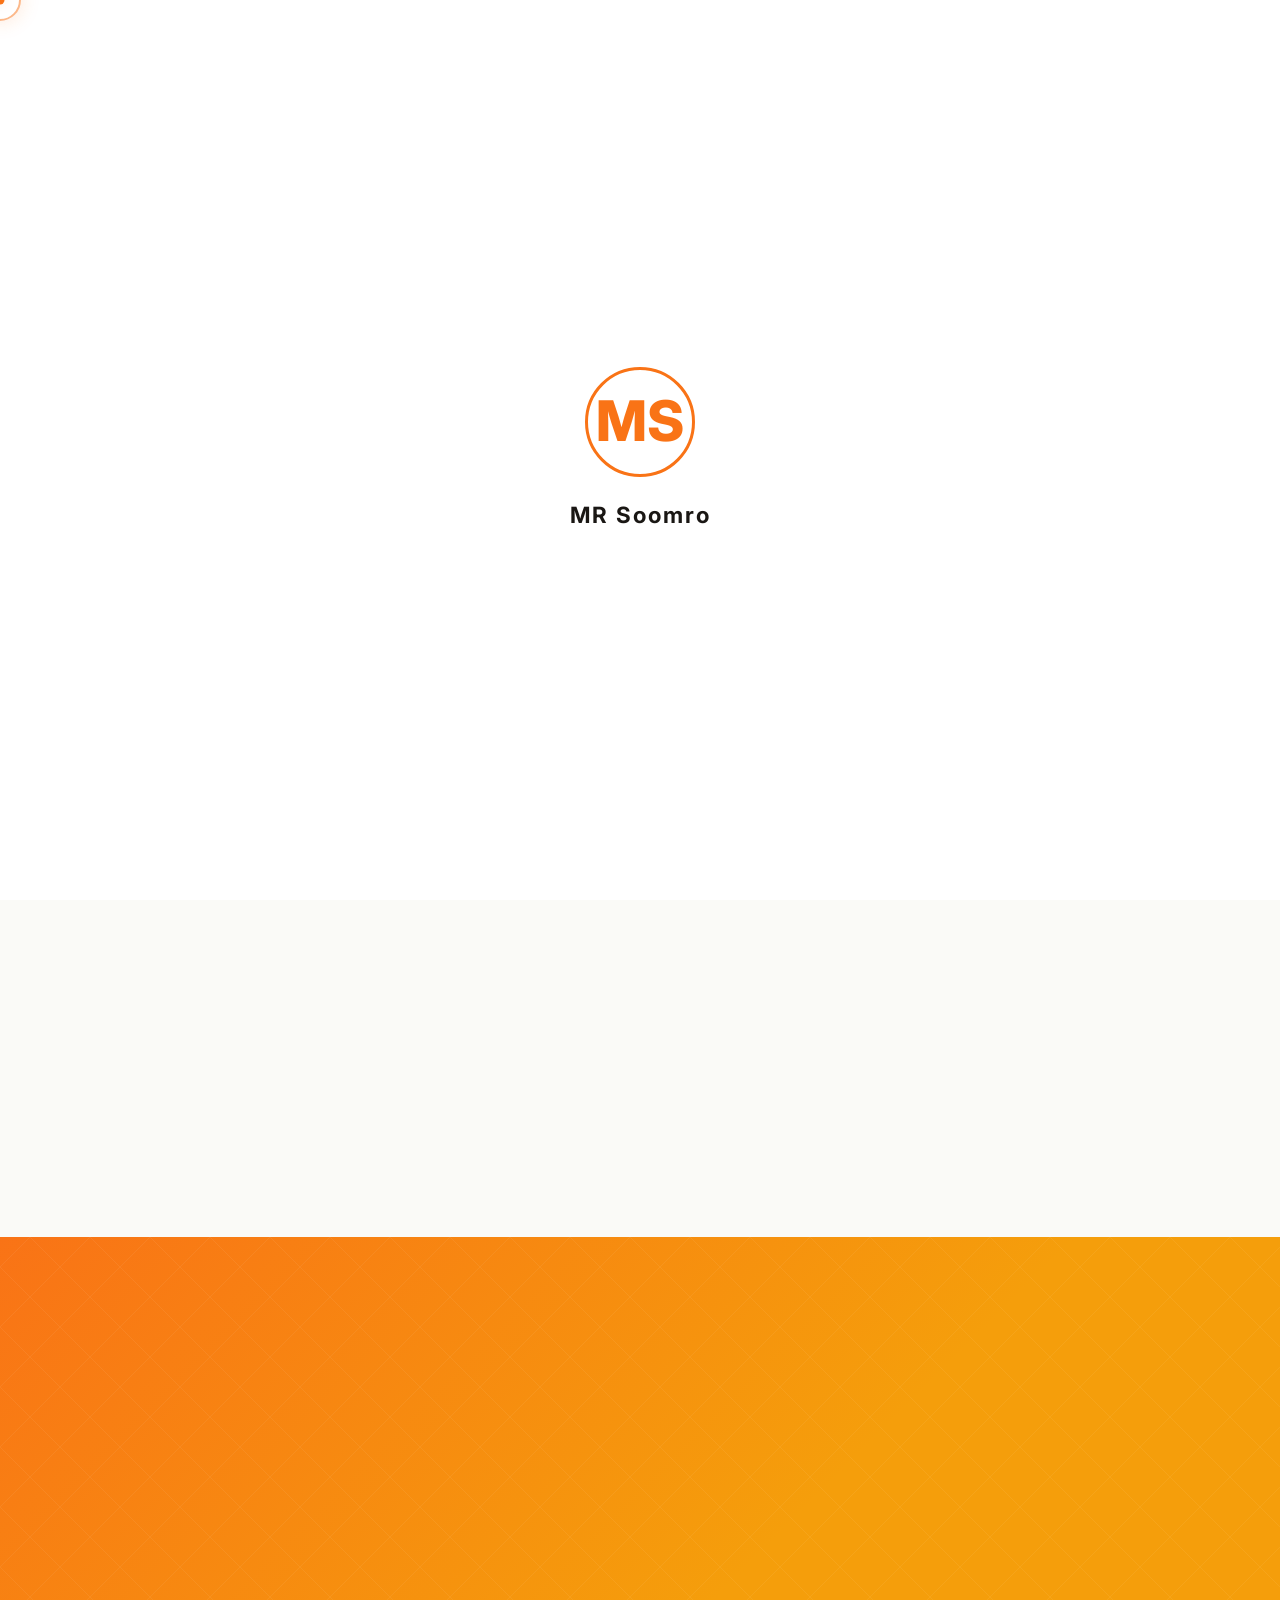
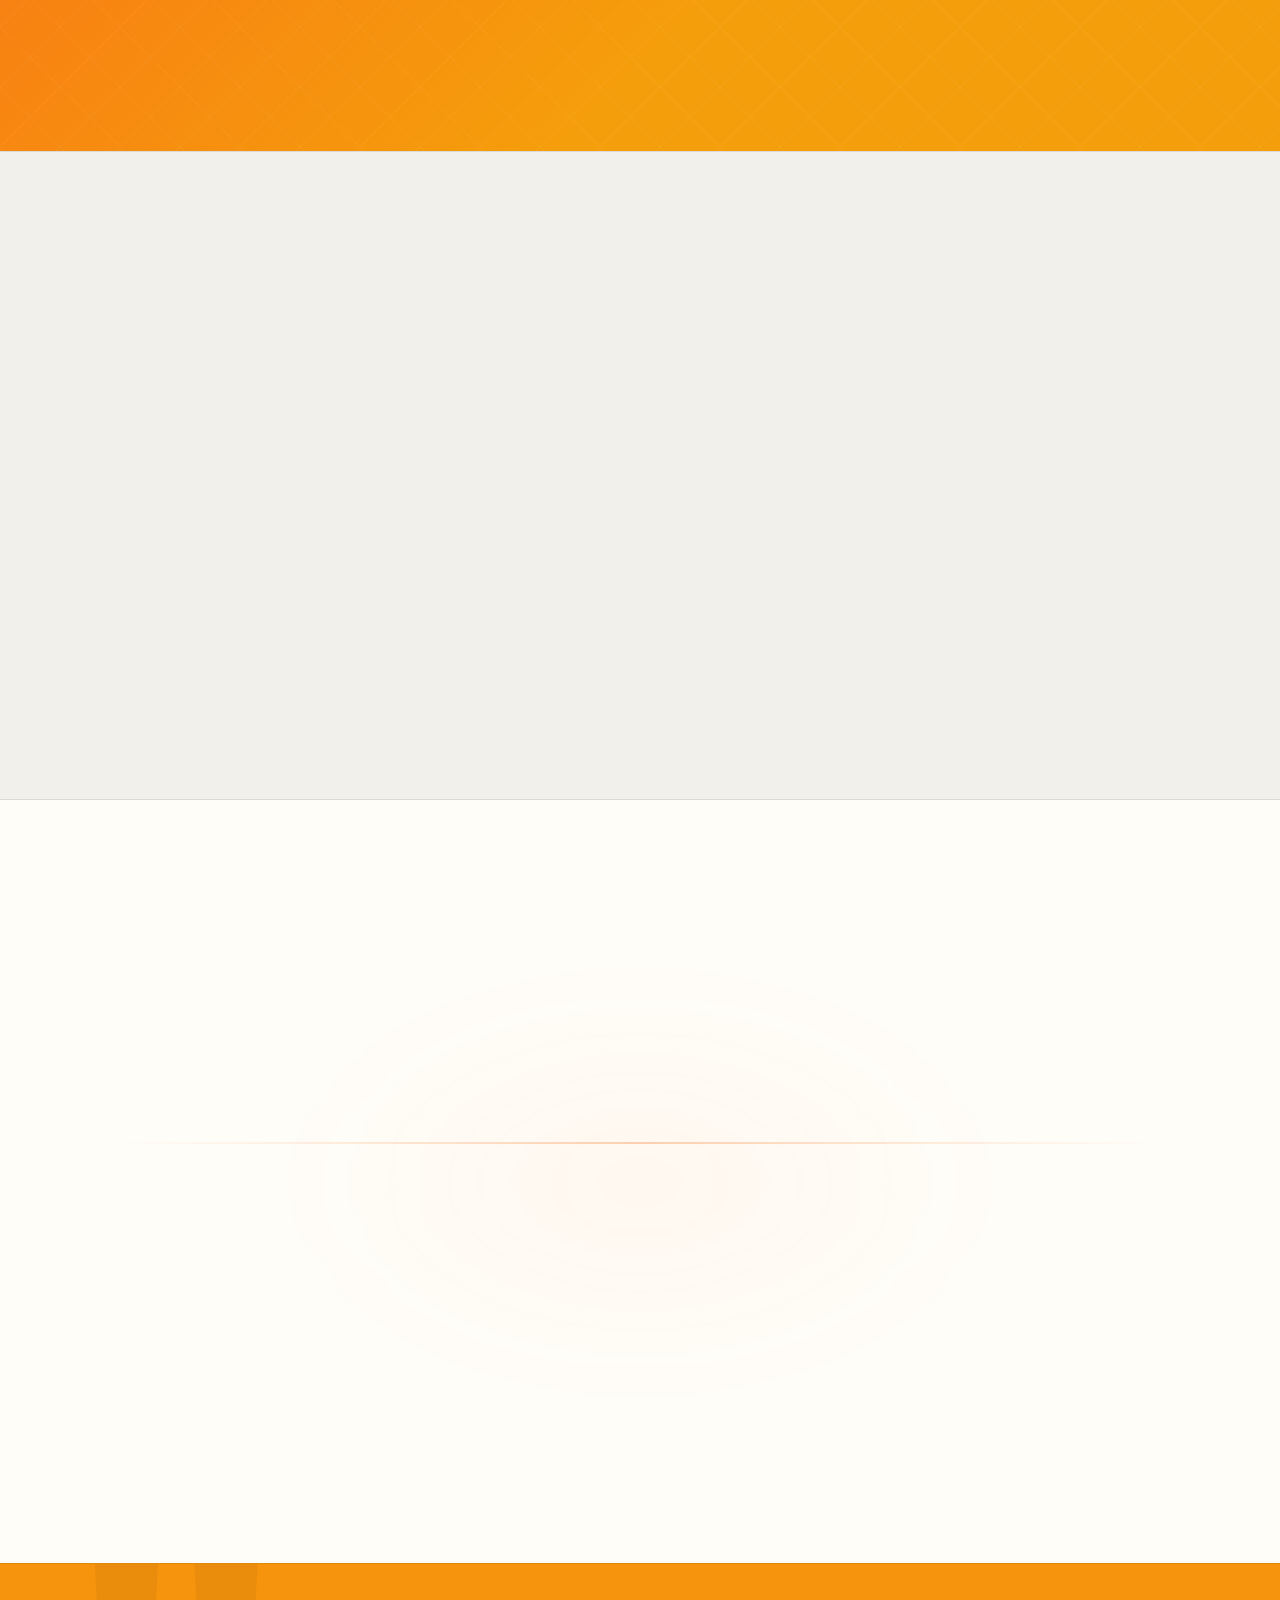
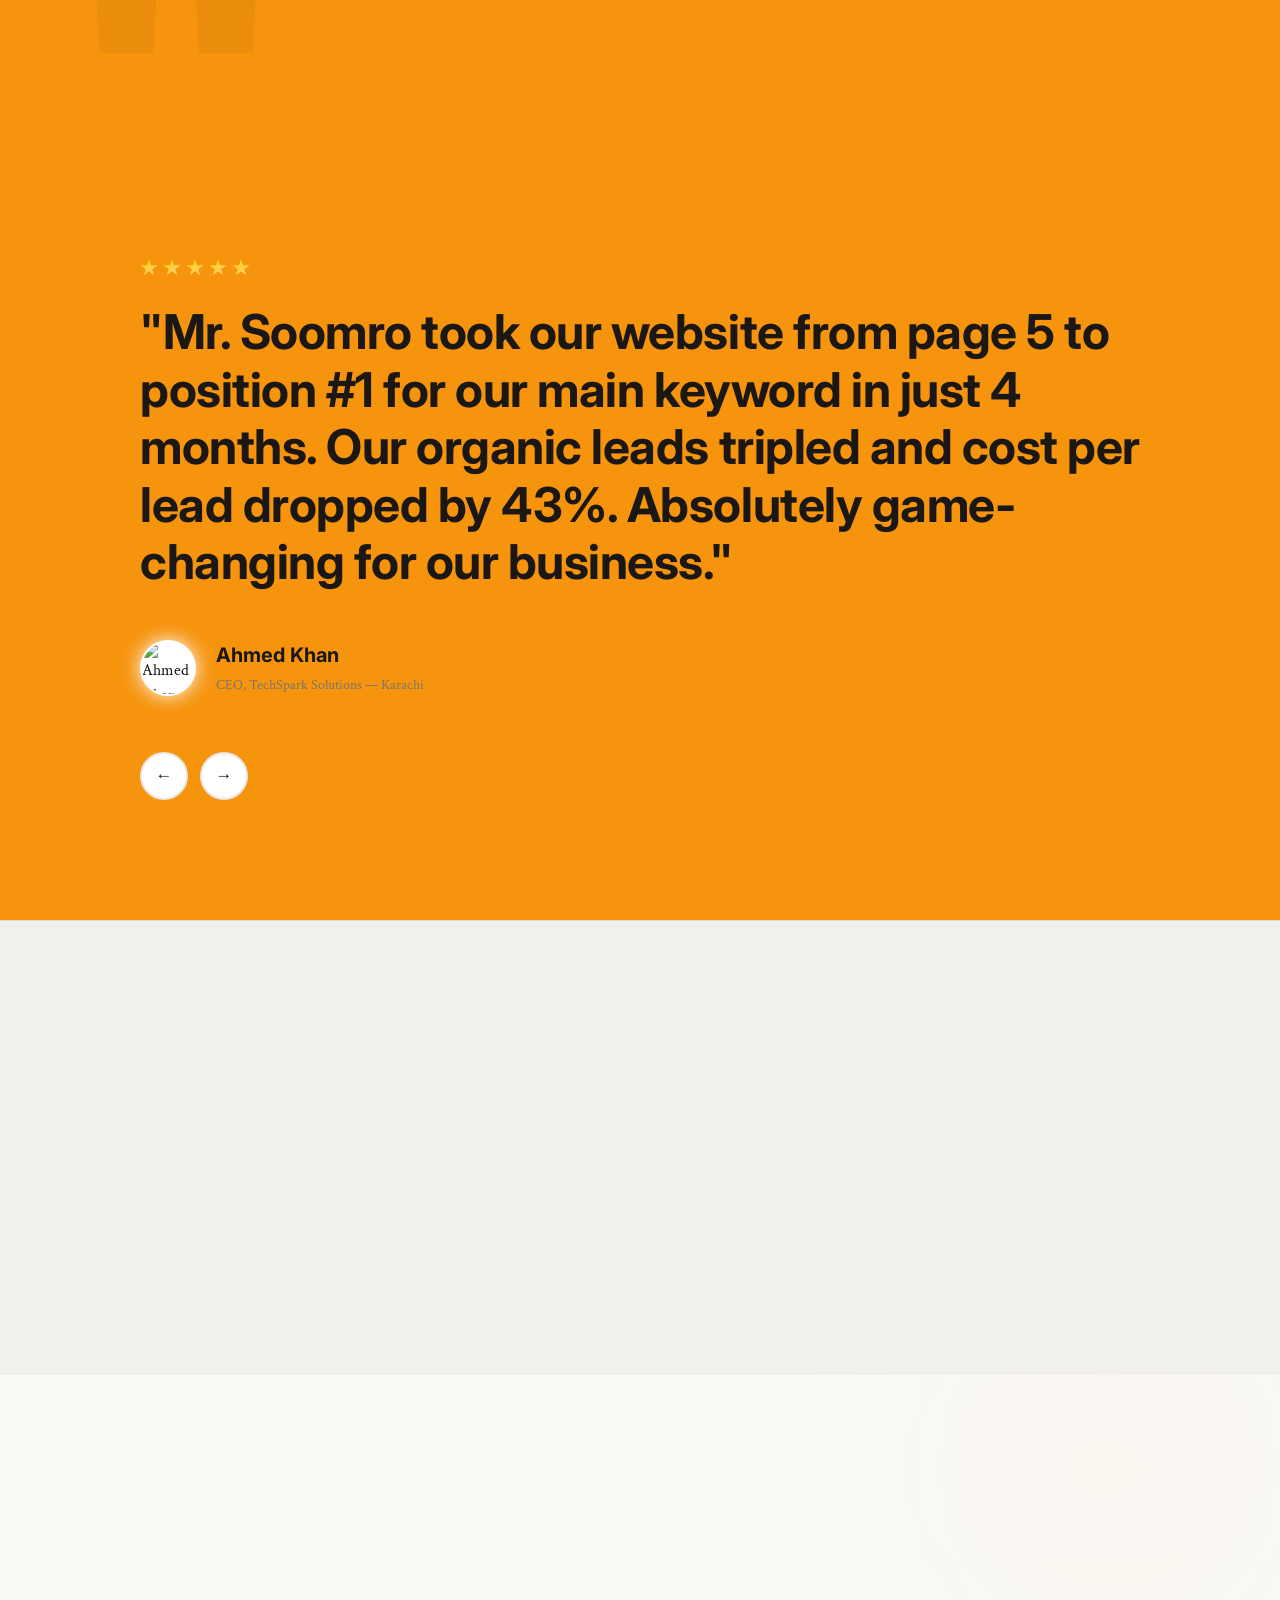
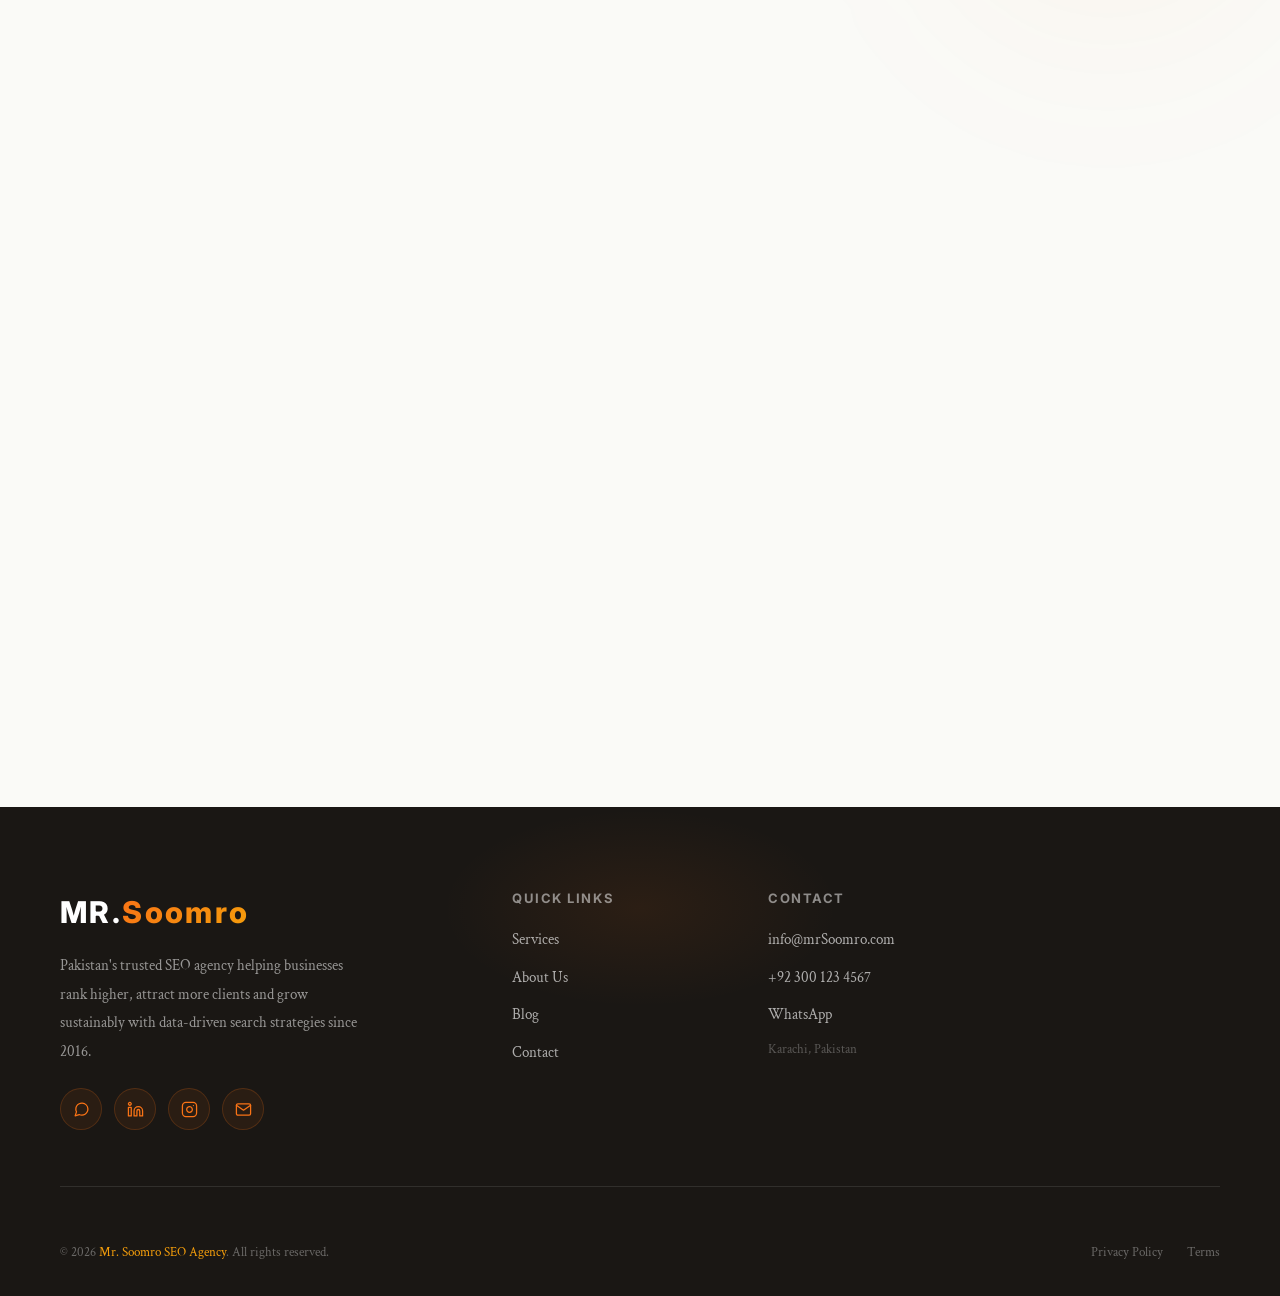
==== blogs.html @ 40fed7d2 "add service.html" ====
<!DOCTYPE html>
<html lang="en">
<head>
  <meta charset="UTF-8">
  <meta name="viewport" content="width=device-width, initial-scale=1.0">
  <title>Mr. Soomro | SEO Agency — Blogs</title>
  <meta name="description" content="Mr. Soomro is Pakistan's leading SEO agency. We deliver On-Page SEO, Technical SEO, Local SEO, Link Building and Content Marketing that generates real revenue. 100+ clients. 91% retention rate.">
  <meta name="keywords" content="SEO agency Pakistan, On-Page SEO, Technical SEO, Link Building, Local SEO, Content Marketing, SEO services Karachi, Mr Soomro">
  <meta name="robots" content="index,follow">
  <meta name="theme-color" content="#fafaf7">
  <link rel="canonical" href="https://www.mrSoomro.com/">
  <script type="application/ld+json">{"@context":"https://schema.org","@type":"LocalBusiness","name":"Mr. Soomro SEO Agency","description":"Expert SEO services — On-Page, Technical, Local, Link Building, Content Marketing.","url":"https://www.mrSoomro.com","email":"info@mrSoomro.com","telephone":"+92-300-123-4567","address":{"@type":"PostalAddress","addressLocality":"Karachi","addressCountry":"PK"}}</script>
  <link rel="stylesheet" href="style.css">
  <script src="https://cdn.jsdelivr.net/npm/emailjs-com@3/dist/email.min.js"></script>
  <link rel="preconnect" href="https://fonts.googleapis.com">
  <link href="https://fonts.googleapis.com/css2?family=Inter:wght@300;400;500;600;700;800&family=Crimson+Text:wght@400;600;700&display=swap" rel="stylesheet">
</head>
<body>
    
  <!-- LOADER -->
  <div id="loader">
    <div class="loader-inner">
      <div class="loader-circle"><span class="loader-ms">MS</span></div>
      <div class="loader-text">MR Soomro</div>
    </div>
  </div>

  <div class="cursor-dot"></div>
  <div class="cursor-ring"></div>

  <!-- MOBILE NAV -->
  <div class="mnav" id="mobNav">
    <a href="#hero" onclick="closeMob()">Home</a>
    <a href="#about" onclick="closeMob()">About</a>
    <a href="services.html" onclick="closeMob()">Services</a>
    <a href="#process" onclick="closeMob()">Process</a>
    <a href="blogs.html" onclick="closeMob()">Blog</a>
    <a href="#testimonials" onclick="closeMob()">Reviews</a>
    <a href="#contact" onclick="closeMob()">Contact</a>
  </div>

  <!-- NAVBAR -->
  <nav id="mainNav">
    <a href="#hero" class="nlogo">MR<span class="dot">.</span>Soomro<span class="tag">SEO</span></a>
    <ul class="nlinks">
      <li><a href="#about">About</a></li>
      <li><a href="services.html">Services</a></li>
      <li><a href="#process">Process</a></li>
      <li><a href="blogs.html">Blog</a></li>
      <li><a href="#testimonials">Reviews</a></li>
      <li><a href="#contact" class="ncta">Free SEO Audit</a></li>
    </ul>
    <button class="nbg" id="burger" aria-label="Menu"><span></span><span></span><span></span></button>
  </nav>


  
  <!-- ABOUT -->
  <section id="about">
    <div class="abg">
      <div class="abvis rv fl">
        <div class="abbox">
          <img src="https://images.unsplash.com/photo-1460925895917-afdab827c52f?w=600&h=750&fit=crop" alt="SEO Analytics Dashboard" style="width:100%;height:100%;object-fit:cover;border-radius:24px;opacity:.92;">
        </div>
        <div class="abbdg"><div class="abbdg-n">8+</div><div class="abbdg-l">Years of SEO</div></div>
      </div>
      <div class="rv fr">
        <div class="se">About Mr. Soomro</div>
        <h2 class="st" style="margin-bottom:20px">SEO That <em>Delivers</em><br>Real Revenue</h2>
        <p class="abtxt">Mr. Soomro SEO Agency is Pakistan's most results-driven search engine optimisation firm. Founded in 2016, we have helped over 100+ businesses — from local startups to enterprise brands — dominate Google search and generate measurable organic growth.</p>
        <p class="abtxt">MR Soomro is a performance-focused digital service provider specialising in Reddit marketing, online reputation management, and SEO backlinks. We focus on real outcomes, not vanity metrics. <strong style="color:var(--A)">91% client retention rate</strong> and a <strong style="color:var(--A)">93% client satisfaction score</strong> — our results speak for themselves.</p>
        <div class="abhl">
          <div class="abhi"><div class="ahl-bar"></div><div class="ahtx">Data-Driven Strategy<span>Every decision backed by keyword research, competitor analysis and live performance data.</span></div></div>
          <div class="abhi"><div class="ahl-bar"></div><div class="ahtx">Full Transparency<span>Monthly reports with clear KPIs, ranking movements, traffic trends and exact ROI figures.</span></div></div>
          <div class="abhi"><div class="ahl-bar"></div><div class="ahtx">Proven Track Record<span>95% of our clients achieve first-page rankings within 6 months. No lock-in contracts.</span></div></div>
          <div class="abhi"><div class="ahl-bar"></div><div class="ahtx">Long-Term Partnership<span>We do not deliver and disappear. Your growth is our mission — we scale with you.</span></div></div>
        </div>
        <div class="abst">
          <div><div class="asv">100<em>+</em></div><div class="asl">Clients Served</div></div>
          <div><div class="asv">91<em>%</em></div><div class="asl">Retention Rate</div></div>
          <div><div class="asv">8<em>+</em></div><div class="asl">Years Experience</div></div>
        </div>
        <p style="margin-top:20px;font-size:13px;color:var(--Ts)">
          <a href="mailto:info@mrSoomro.com" style="color:var(--A);font-weight:600">info@mrSoomro.com</a>
          &nbsp;&middot;&nbsp;
          <a href="tel:+923001234567" style="color:var(--A);font-weight:600">+92 300 123 4567</a>
        </p>
      </div>
    </div>
  </section>

  <!-- EMAIL BAND -->
  <div class="eband">
    <div class="ebinn rv">
      <div class="se" style="justify-content:center;color:rgba(255,255,255,.75)">Free SEO Proposal</div>
      <div class="ebtit">Ready to Rank #1 on Google?</div>
      <p class="ebsub">Enter your email and we will send you a personalised, no-obligation SEO audit — showing exactly what is holding your site back from page one. Trusted by 100+ businesses.</p>
      <div class="ebfrm">
        <input type="email" class="ebinp" id="ebEmail" placeholder="Enter your email address or website URL">
        <button class="ebbtn" onclick="handleEB()">Get Free Audit</button>
      </div>
      <div id="ebMsg" style="display:none;font-size:13px;margin-top:12px;font-weight:600;color:#fff"></div>
      <p class="ebnote">No spam. No commitment. Your data is safe. Trusted by 100+ businesses across Pakistan, the UK and UAE.</p>
    </div>
  </div>

  <!-- WHY US -->
  <div class="whys">
    <div style="max-width:1200px;margin:0 auto;text-align:center">
      <div class="se rv" style="justify-content:center">Why Choose Us</div>
      <h2 class="st rv" style="text-align:center">Numbers That <em>Speak</em></h2>
      <p class="rv" style="font-size:14px;color:var(--Ts);margin-top:10px;font-weight:400">Benchmarked against SEO industry standards. Data-driven. Transparent. Results-first.</p>
    </div>
    <div class="whyg">
      <div class="whyi rv">
        <div class="why-ic"><svg viewBox="0 0 24 24"><polyline points="20 6 9 17 4 12"/></svg></div>
        <div class="whyv">91<span>%</span></div>
        <div class="whyl">Client Retention Rate<br><small style="font-size:10px;color:var(--Tmut)">(Industry avg: 50%)</small></div>
      </div>
      <div class="whyi rv">
        <div class="why-ic"><svg viewBox="0 0 24 24"><path d="M17 21v-2a4 4 0 00-4-4H5a4 4 0 00-4 4v2"/><circle cx="9" cy="7" r="4"/><path d="M23 21v-2a4 4 0 00-3-3.87"/><path d="M16 3.13a4 4 0 010 7.75"/></svg></div>
        <div class="whyv">93<span>%</span></div>
        <div class="whyl">Client Satisfaction Score<br><small style="font-size:10px;color:var(--Tmut)">(Industry avg: 72%)</small></div>
      </div>
      <div class="whyi rv">
        <div class="why-ic"><svg viewBox="0 0 24 24"><polygon points="12 2 15.09 8.26 22 9.27 17 14.14 18.18 21.02 12 17.77 5.82 21.02 7 14.14 2 9.27 8.91 8.26 12 2"/></svg></div>
        <div class="whyv">100<span>+</span></div>
        <div class="whyl">Client Work Complete</div>
      </div>
      <div class="whyi rv">
        <div class="why-ic"><svg viewBox="0 0 24 24"><circle cx="12" cy="12" r="10"/><polyline points="12 6 12 12 16 14"/></svg></div>
        <div class="whyv">500<span>+</span></div>
        <div class="whyl">5-Star Reviews<br><small style="font-size:10px;color:var(--Tmut)">Verified across platforms</small></div>
      </div>
    </div>
  </div>

  <!-- PROCESS -->
  <section id="process">
    <div style="max-width:1200px;margin:0 auto;text-align:center" class="rv">
      <div class="se" style="justify-content:center">How We Work</div>
      <h2 class="st" style="text-align:center">Our <em>Process</em></h2>
    </div>
    <div class="prg">
      <div class="prs rv fl">
        <div class="prn">01</div>
        <h3 class="prnm">Share Your Requirements &amp; Full Audit</h3>
        <p class="prd">Tell us about your goals, challenges, and what you want to achieve. This helps us clearly understand your needs from the start.</p>
      </div>
      <div class="prs rv">
        <div class="prn">02</div>
        <h3 class="prnm">Analysis &amp; Strategy</h3>
        <p class="prd">We carefully analyse your current situation and create a tailored strategy. Every plan is customised to deliver the best possible results.</p>
      </div>
      <div class="prs rv">
        <div class="prn">03</div>
        <h3 class="prnm">Optimise &amp; Execute</h3>
        <p class="prd">Our team implements the strategy using proven Reddit and SEO methods. We focus on quality work that drives real growth.</p>
      </div>
      <div class="prs rv fr">
        <div class="prn">04</div>
        <h3 class="prnm">Progress &amp; Update</h3>
        <p class="prd">You receive regular updates on performance and progress. Everything stays transparent, simple, and focused on results.</p>
      </div>
    </div>
  </section>

  <!-- TESTIMONIALS -->
  <section id="testimonials">
    <div style="max-width:1200px;margin:0 auto;text-align:center;margin-bottom:60px" class="rv">
      <div class="se" style="justify-content:center;color:#ffffff">Client Reviews</div><h2 class="st" style="text-align:center;">
  What Our 
  <em style="
    font-style: normal;
    background: linear-gradient(135deg, #ffffff 0%, #ffd858 100%);
    -webkit-background-clip: text;
    -webkit-text-fill-color: transparent;
    background-clip: text;
  ">
    Clients Say
  </em>
</h2>
    </div>
    <div class="ttr">
      <div class="tsl act">
        <div class="tst"><span></span><span></span><span></span><span></span><span></span></div>
        <p class="tq">"Mr. Soomro took our website from page 5 to position #1 for our main keyword in just 4 months. Our organic leads tripled and cost per lead dropped by 43%. Absolutely game-changing for our business."</p>
        <div class="tau">
          <div class="tav"><img src="https://images.unsplash.com/photo-1507003211169-0a1dd7228f2d?w=100&h=100&fit=crop&crop=face" alt="Ahmed Khan"/></div>
          <div><div class="tnm">Ahmed Khan</div><div class="trl">CEO, TechSpark Solutions — Karachi</div></div>
        </div>
      </div>
      <div class="tsl">
        <div class="tst"><span></span><span></span><span></span><span></span><span></span></div>
        <p class="tq">"The technical SEO audit alone was worth every penny. They found 47 critical issues we had no idea about. Our site speed went from 3.8s to 1.1s and keyword rankings jumped to page 1 within weeks."</p>
        <div class="tau">
          <div class="tav"><img src="https://images.unsplash.com/photo-1494790108377-be9c29b29330?w=100&h=100&fit=crop&crop=face" alt="Sara Riaz"/></div>
          <div><div class="tnm">Sara Riaz</div><div class="trl">Founder, BloomBoutique Online Store</div></div>
        </div>
      </div>
      <div class="tsl">
        <div class="tst"><span></span><span></span><span></span><span></span><span></span></div>
        <p class="tq">"Professional, transparent and results-driven. We saw 180% increase in organic traffic in 6 months. The monthly reporting is exceptional — they provide the data I need and the results I want."</p>
        <div class="tau">
          <div class="tav"><img src="https://images.unsplash.com/photo-1500648767791-00dcc994a43e?w=100&h=100&fit=crop&crop=face" alt="Muhammad Farhan"/></div>
          <div><div class="tnm">Muhammad Farhan</div><div class="trl">Marketing Director, Nexus Retail Group</div></div>
        </div>
      </div>
      <div class="tsl">
        <div class="tst"><span></span><span></span><span></span><span></span><span></span></div>
        <p class="tq">"Our local business was completely invisible online. After just 3 months with Mr. Soomro, we rank in the top 3 in Google Maps for all our main services. Patient enquiry calls doubled — incredible results."</p>
        <div class="tau">
          <div class="tav"><img src="https://images.unsplash.com/photo-1438761681033-6461ffad8d80?w=100&h=100&fit=crop&crop=face" alt="Zara Baig"/></div>
          <div><div class="tnm">Zara Baig</div><div class="trl">Owner, ZB Dental Clinic — Lahore</div></div>
        </div>
      </div>
      <div class="tsl">
        <div class="tst"><span></span><span></span><span></span><span></span><span></span></div>
        <p class="tq">"Their content strategy transformed our blog into a lead machine. 300% more organic visitors, 40% lower bounce rate. They really understand our business — more than any agency we have worked with before."</p>
        <div class="tau">
          <div class="tav"><img src="https://images.unsplash.com/photo-1472099645785-5658abf4ff4e?w=100&h=100&fit=crop&crop=face" alt="Hassan Noor"/></div>
          <div><div class="tnm">Hassan Noor</div><div class="trl">Co-Founder, FinanceWiz Pakistan</div></div>
        </div>
      </div>
      <div class="tct">
        <button class="tcb" id="tcPrev" aria-label="Previous">&larr;</button>
        <button class="tcb" id="tcNext" aria-label="Next">&rarr;</button>
        <div class="tdts" id="tcDots"></div>
      </div>
    </div>
  </section>

  <!-- CLIENTS -->
  <section id="clients" style="padding:80px 0">
    <div style="text-align:center;margin-bottom:48px;padding:0 60px" class="rv">
      <div class="se" style="justify-content:center">Trusted By</div>
      <h2 class="st" style="font-size:clamp(28px,4vw,50px)">Brands We Have <em>Helped Grow</em></h2>
      <p style="font-size:14px;color:#000000;margin-top:8px">100+ businesses across Pakistan, the UK and UAE trust Mr. Soomro for their SEO</p>
    </div>
    <div class="clw rv"><div class="clt" id="clTrack">
        <div class="cll"><img src="images/amazon-removebg-preview.png" alt="Amazon"></div>
        <div class="cll"><img src="images/ebay-removebg-preview.png" alt="eBay"></div>
        <div class="cll"><img src="images/fasebook-removebg-preview.png" alt="Facebook"></div>
        <div class="cll"><img src="images/google-removebg-preview.png" alt="Google"></div>
        <div class="cll"><img src="images/instagram-removebg-preview.png" alt="Instagram"></div>
        <div class="cll"><img src="images/Linkedin-logo-tumb-removebg-preview.png" alt="LinkedIn"></div>
        <div class="cll"><img src="images/microsoft-removebg-preview.png" alt="Microsoft"></div>
        <div class="cll"><img src="images/Netflix-Logo-removebg-preview.png" alt="Netflix"></div>
        <div class="cll"><img src="images/amazon-removebg-preview.png" alt="Amazon"></div>
        <div class="cll"><img src="images/ebay-removebg-preview.png" alt="eBay"></div>
        <div class="cll"><img src="images/fasebook-removebg-preview.png" alt="Facebook"></div>
        <div class="cll"><img src="images/google-removebg-preview.png" alt="Google"></div>
        <div class="cll"><img src="images/instagram-removebg-preview.png" alt="Instagram"></div>
        <div class="cll"><img src="images/Linkedin-logo-tumb-removebg-preview.png" alt="LinkedIn"></div>
        <div class="cll"><img src="images/microsoft-removebg-preview.png" alt="Microsoft"></div>
        <div class="cll"><img src="images/Netflix-Logo-removebg-preview.png" alt="Netflix"></div>
        <div class="cll"><img src="images/amazon-removebg-preview.png" alt="Amazon"></div>
        <div class="cll"><img src="images/ebay-removebg-preview.png" alt="eBay"></div>
        <div class="cll"><img src="images/fasebook-removebg-preview.png" alt="Facebook"></div>
        <div class="cll"><img src="images/google-removebg-preview.png" alt="Google"></div>
        <div class="cll"><img src="images/instagram-removebg-preview.png" alt="Instagram"></div>
        <div class="cll"><img src="images/Linkedin-logo-tumb-removebg-preview.png" alt="LinkedIn"></div>
        <div class="cll"><img src="images/microsoft-removebg-preview.png" alt="Microsoft"></div>
        <div class="cll"><img src="images/Netflix-Logo-removebg-preview.png" alt="Netflix"></div>
        <div class="cll"><img src="images/amazon-removebg-preview.png" alt="Amazon"></div>
        <div class="cll"><img src="images/ebay-removebg-preview.png" alt="eBay"></div>
        <div class="cll"><img src="images/fasebook-removebg-preview.png" alt="Facebook"></div>
        <div class="cll"><img src="images/google-removebg-preview.png" alt="Google"></div>
        <div class="cll"><img src="images/instagram-removebg-preview.png" alt="Instagram"></div>
        <div class="cll"><img src="images/Linkedin-logo-tumb-removebg-preview.png" alt="LinkedIn"></div>
        <div class="cll"><img src="images/microsoft-removebg-preview.png" alt="Microsoft"></div>
        <div class="cll"><img src="images/Netflix-Logo-removebg-preview.png" alt="Netflix"></div>
        <div class="cll"><img src="images/amazon-removebg-preview.png" alt="Amazon"></div>
        <div class="cll"><img src="images/ebay-removebg-preview.png" alt="eBay"></div>
        <div class="cll"><img src="images/fasebook-removebg-preview.png" alt="Facebook"></div>
        <div class="cll"><img src="images/google-removebg-preview.png" alt="Google"></div>
        <div class="cll"><img src="images/instagram-removebg-preview.png" alt="Instagram"></div>
        <div class="cll"><img src="images/Linkedin-logo-tumb-removebg-preview.png" alt="LinkedIn"></div>
        <div class="cll"><img src="images/microsoft-removebg-preview.png" alt="Microsoft"></div>
        <div class="cll"><img src="images/Netflix-Logo-removebg-preview.png" alt="Netflix"></div>
    </div></div>
  </section>

  <!-- CONTACT -->
  <section id="contact">
    <div class="cng">
      <div class="rv fl">
        <div class="se">Get In Touch</div>
        <h2 class="st" style="margin-bottom:16px">Let's <em>Grow</em><br>Your Business</h2>
        <p class="cntxt">Ready to dominate Google? Fill in the form and our SEO strategist will review your website and send you a personalised, no-obligation audit within 24 hours.</p>
        <div class="cni">
          <div class="cnic"><svg viewBox="0 0 24 24"><path d="M4 4h16c1.1 0 2 .9 2 2v12c0 1.1-.9 2-2 2H4c-1.1 0-2-.9-2-2V6c0-1.1.9-2 2-2z"/><polyline points="22,6 12,13 2,6"/></svg></div>
          <div><div class="cnlb">Email</div><div class="cnvl"><a href="mailto:info@mrSoomro.com">info@mrSoomro.com</a></div></div>
        </div>
        <div class="cni">
          <div class="cnic"><svg viewBox="0 0 24 24"><path d="M22 16.92v3a2 2 0 01-2.18 2 19.79 19.79 0 01-8.63-3.07A19.5 19.5 0 013.07 11a19.79 19.79 0 01-3.07-8.67A2 2 0 012 .18h3a2 2 0 012 1.72 12.84 12.84 0 00.7 2.81 2 2 0 01-.45 2.11L6.09 7.91a16 16 0 006 6l1.27-1.27a2 2 0 012.11-.45 12.84 12.84 0 002.81.7A2 2 0 0122 16.92z"/></svg></div>
          <div><div class="cnlb">Phone / WhatsApp</div><div class="cnvl"><a href="tel:+923001234567">+92 300 123 4567</a></div></div>
        </div>
        <div class="cni">
          <div class="cnic"><svg viewBox="0 0 24 24"><circle cx="12" cy="12" r="10"/><polyline points="12 6 12 12 16 14"/></svg></div>
          <div><div class="cnlb">Response Time</div><div class="cnvl">Within 24 hours — guaranteed</div></div>
        </div>
        <div style="margin-top:26px">
          <div class="soc-row">
            <a href="https://wa.me/923001234567" title="WhatsApp" target="_blank" rel="noopener" aria-label="WhatsApp"><svg viewBox="0 0 24 24"><path d="M21 11.5a8.38 8.38 0 01-.9 3.8 8.5 8.5 0 01-7.6 4.7 8.38 8.38 0 01-3.8-.9L3 21l1.9-5.7a8.38 8.38 0 01-.9-3.8 8.5 8.5 0 014.7-7.6 8.38 8.38 0 013.8-.9h.5a8.48 8.48 0 018 8v.5z"/></svg></a>
            <a href="https://linkedin.com/in/mrSoomro" title="LinkedIn" target="_blank" rel="noopener" aria-label="LinkedIn"><svg viewBox="0 0 24 24"><path d="M16 8a6 6 0 016 6v7h-4v-7a2 2 0 00-2-2 2 2 0 00-2 2v7h-4v-7a6 6 0 016-6z"/><rect x="2" y="9" width="4" height="12"/><circle cx="4" cy="4" r="2"/></svg></a>
            <a href="https://instagram.com/mrSoomro" title="Instagram" target="_blank" rel="noopener" aria-label="Instagram"><svg viewBox="0 0 24 24"><rect x="2" y="2" width="20" height="20" rx="5" ry="5"/><path d="M16 11.37A4 4 0 1112.63 8 4 4 0 0116 11.37z"/><line x1="17.5" y1="6.5" x2="17.51" y2="6.5"/></svg></a>
            <a href="mailto:info@mrSoomro.com" title="Email" aria-label="Email"><svg viewBox="0 0 24 24"><path d="M4 4h16c1.1 0 2 .9 2 2v12c0 1.1-.9 2-2 2H4c-1.1 0-2-.9-2-2V6c0-1.1.9-2 2-2z"/><polyline points="22,6 12,13 2,6"/></svg></a>
          </div>
        </div>
      </div>

      <!-- Form -->
      <div class="cnf rv fr" id="cfWrap">
        <div class="frw">
          <div class="fg"><label for="fn">First Name *</label><input type="text" id="fn" placeholder="Ahmed" required></div>
          <div class="fg"><label for="ln">Last Name</label><input type="text" id="ln" placeholder="Khan"></div>
        </div>
        <div class="fg"><label for="fe">Email Address *</label><input type="email" id="fe" placeholder="ahmed@company.com" required></div>
        <div class="fg"><label for="fp">Phone / WhatsApp</label><input type="tel" id="fp" placeholder="+92 300 000 0000"></div>
        <div class="fg"><label for="fw">Your Website URL</label><input type="url" id="fw" placeholder="https://yoursite.com"></div>
        <div class="fg"><label for="fs">Service Interested In</label>
          <select id="fs">
            <option value="" disabled selected>Choose a service</option>
            <option>Reddit Post Removal &amp; Deindexing</option>
            <option>Reputation Management (ORM)</option>
            <option>High Authority Backlinks</option>
            <option>Reddit Traffic Growth</option>
            <option>On-Page SEO</option>
            <option>Technical SEO</option>
            <option>Local SEO</option>
            <option>Content Marketing</option>
            <option>Link Building</option>
            <option>eCommerce SEO</option>
            <option>AI SEO / GEO</option>
            <option>Full SEO Package</option>
            <option>Free SEO Audit</option>
          </select>
        </div>
        <div class="fg"><label for="fb2">Tell Us About Your Goals *</label><textarea id="fb2" placeholder="Which keywords do you want to rank for? What is your monthly budget? What are your main business goals?" required></textarea></div>
        <button type="button" class="fsub" id="fSub"><span>Send Message &amp; Get Free Audit</span></button>
        <div id="fMsg" style="display:none;font-size:13px;margin-top:10px;font-weight:600"></div>
      </div>
    </div>
  </section>

  <!-- FOOTER -->
  <footer itemscope itemtype="https://schema.org/Organization">
    <div class="ftt">
      <div>
        <span class="ftlo" itemprop="name">MR.<span>Soomro</span></span>
        <p class="fttg" itemprop="description">Pakistan's trusted SEO agency helping businesses rank higher, attract more clients and grow sustainably with data-driven search strategies since 2016.</p>
        <div class="ft-soc-row">
          <a href="https://wa.me/923001234567" title="WhatsApp" target="_blank" rel="noopener" aria-label="WhatsApp"><svg viewBox="0 0 24 24"><path d="M21 11.5a8.38 8.38 0 01-.9 3.8 8.5 8.5 0 01-7.6 4.7 8.38 8.38 0 01-3.8-.9L3 21l1.9-5.7a8.38 8.38 0 01-.9-3.8 8.5 8.5 0 014.7-7.6 8.38 8.38 0 013.8-.9h.5a8.48 8.48 0 018 8v.5z"/></svg></a>
          <a href="https://linkedin.com/in/mrSoomro" title="LinkedIn" target="_blank" rel="noopener" aria-label="LinkedIn"><svg viewBox="0 0 24 24"><path d="M16 8a6 6 0 016 6v7h-4v-7a2 2 0 00-2-2 2 2 0 00-2 2v7h-4v-7a6 6 0 016-6z"/><rect x="2" y="9" width="4" height="12"/><circle cx="4" cy="4" r="2"/></svg></a>
          <a href="https://instagram.com/mrSoomro" title="Instagram" target="_blank" rel="noopener" aria-label="Instagram"><svg viewBox="0 0 24 24"><rect x="2" y="2" width="20" height="20" rx="5" ry="5"/><path d="M16 11.37A4 4 0 1112.63 8 4 4 0 0116 11.37z"/><line x1="17.5" y1="6.5" x2="17.51" y2="6.5"/></svg></a>
          <a href="mailto:info@mrSoomro.com" title="Email" aria-label="Email"><svg viewBox="0 0 24 24"><path d="M4 4h16c1.1 0 2 .9 2 2v12c0 1.1-.9 2-2 2H4c-1.1 0-2-.9-2-2V6c0-1.1.9-2 2-2z"/><polyline points="22,6 12,13 2,6"/></svg></a>
        </div>
      </div>
      <div>
        <div class="ftct">Quick Links</div>
        <ul class="ftlk"><li><a href="services.html">Services</a></li><li><a href="#about">About Us</a></li><li><a href="blogs.html">Blog</a></li><li><a href="#contact">Contact</a></li></ul>
      </div>
      <div>
        <div class="ftct">Contact</div>
        <ul class="ftlk">
          <li><a href="mailto:info@mrSoomro.com">info@mrSoomro.com</a></li>
          <li><a href="tel:+923001234567">+92 300 123 4567</a></li>
          <li><a href="https://wa.me/923001234567">WhatsApp</a></li>
          <li style="color:rgba(255,255,255,.28);font-size:13px;font-weight:300">Karachi, Pakistan</li>
        </ul>
      </div>
    </div>
    <div class="ftbt">
      <div class="ftcp">© 2026 <a href="#hero">Mr. Soomro SEO Agency</a>. All rights reserved.</div>
      <div class="ftbl"><a href="#">Privacy Policy</a><a href="#">Terms</a></div>
    </div>
  </footer>

  <script>
    emailjs.init("hnD6svOG9ul9LoBqK");

    document.getElementById("fSub").addEventListener("click", function(e) {
      e.preventDefault();
      const btn = this, msgBox = document.getElementById("fMsg");
      const data = { first_name:document.getElementById("fn").value.trim(), last_name:document.getElementById("ln").value.trim(), email:document.getElementById("fe").value.trim(), phone:document.getElementById("fp").value.trim(), website:document.getElementById("fw").value.trim(), service:document.getElementById("fs").value.trim(), message:document.getElementById("fb2").value.trim() };
      if (!data.first_name || !data.email || !data.message) { msgBox.style.display="block"; msgBox.style.color="red"; msgBox.textContent="❌ Please fill all required fields."; return; }
      btn.disabled=true; btn.querySelector("span").textContent="Sending...";
      emailjs.send("service_0vyg0cj","template_3fdrhag",data)
        .then(()=>{ msgBox.style.display="block"; msgBox.style.color="var(--A)"; msgBox.textContent="✅ Message sent successfully!"; ["fn","ln","fe","fp","fw"].forEach(id=>document.getElementById(id).value=''); document.getElementById("fs").selectedIndex=0; document.getElementById("fb2").value=''; btn.disabled=false; btn.querySelector("span").textContent="Send Message & Get Free Audit"; })
        .catch(()=>{ msgBox.style.display="block"; msgBox.style.color="red"; msgBox.textContent="❌ Failed to send. Try again."; btn.disabled=false; btn.querySelector("span").textContent="Send Message & Get Free Audit"; });
    });

    /* CURSOR */
    const dot = document.querySelector('.cursor-dot'), ring = document.querySelector('.cursor-ring');
    if (dot && ring && window.matchMedia('(hover: hover)').matches) {
      let mouse={x:0,y:0}, ringPos={x:0,y:0}, ease=.12;
      document.addEventListener('mousemove',e=>{ mouse.x=e.clientX; mouse.y=e.clientY; dot.style.left=mouse.x+'px'; dot.style.top=mouse.y+'px'; });
      (function animate(){ ringPos.x+=(mouse.x-ringPos.x)*ease; ringPos.y+=(mouse.y-ringPos.y)*ease; ring.style.left=ringPos.x+'px'; ring.style.top=ringPos.y+'px'; requestAnimationFrame(animate); })();
      document.querySelectorAll('a,button,input,textarea,select,[role="button"]').forEach(el=>{ el.addEventListener('mouseenter',()=>{ ring.classList.add('hover'); dot.classList.add('hover'); }); el.addEventListener('mouseleave',()=>{ ring.classList.remove('hover'); dot.classList.remove('hover'); }); });
      document.addEventListener('mousedown',()=>{ dot.classList.add('clicking'); ring.classList.add('clicking'); });
      document.addEventListener('mouseup',()=>{ dot.classList.remove('clicking'); ring.classList.remove('clicking'); });
    }

    /* NAV */
    window.addEventListener('scroll',()=>document.getElementById('mainNav').classList.toggle('scr',scrollY>60));
    function closeMob(){ document.getElementById('mobNav').classList.remove('open') }
    document.getElementById('burger').addEventListener('click',function(){ this.classList.toggle('open'); document.getElementById('mobNav').classList.toggle('open'); });

    /* HERO LINES */
    const hl=document.getElementById('heroLines');
    hl.style.cssText='position:absolute;inset:0;display:flex;justify-content:space-between;pointer-events:none;z-index:1';
    for(let i=0;i<12;i++){ const s=document.createElement('span'); s.style.cssText='display:block;width:1px;background:linear-gradient(180deg,transparent,rgba(249,115,22,.06) 30%,rgba(249,115,22,.06) 70%,transparent)'; hl.appendChild(s); }

    /* PARTICLES */
    const pc=document.getElementById('heroParticles');
    for(let i=0;i<18;i++){ const p=document.createElement('span'); p.style.left=Math.random()*100+'%'; p.style.animationDelay=Math.random()*15+'s'; p.style.animationDuration=(10+Math.random()*10)+'s'; pc.appendChild(p); }

    /* MARQUEE */
    const words=['On-Page SEO','Technical SEO','Link Building','Local SEO','Content Marketing','eCommerce SEO','AI SEO and GEO','Keyword Research','SEO Audits','Domain Authority'];
    const mq=document.getElementById('mqTrack');
    [...words,...words,...words,...words].forEach(w=>{ const d=document.createElement('div'); d.className='mqi'; d.textContent=w; mq.appendChild(d); });

    /* CLIENTS */
    const cls=['TechSpark','NexusGroup','BloomBoutique','FinanceWiz','ZB Clinic','RetailPlus','DigitalEdge','GrowthHQ','SkyMedia','RankBoost','ClickCo','WebElite','ProRank','SearchX'];
    const ct=document.getElementById('clTrack');
    [...cls,...cls,...cls].forEach(n=>{ const el=document.createElement('div'); el.className='cll'; el.textContent=n; ct.appendChild(el); });

    /* SCROLL REVEAL */
    const obs=new IntersectionObserver(entries=>{ entries.forEach((e,i)=>{ if(e.isIntersecting){ setTimeout(()=>e.target.classList.add('vis'),i*80); obs.unobserve(e.target); } }); },{threshold:.1,rootMargin:'0px 0px -34px 0px'});
    document.querySelectorAll('.rv').forEach(el=>obs.observe(el));

    /* STAT COUNTERS */
    function animN(el,tg,sf,dur=1800){ const s=performance.now(); (function t(now){ const p=Math.min((now-s)/dur,1),e2=1-Math.pow(1-p,3); el.innerHTML=Math.round(tg*e2)+'<span>'+sf+'</span>'; if(p<1) requestAnimationFrame(t); })(s); }
    const sObs=new IntersectionObserver(e=>{ if(e[0].isIntersecting){ document.querySelectorAll('[data-target]').forEach(el=>{ const t=parseInt(el.dataset.target),sp=el.querySelector('span')?.textContent||''; animN(el,t,sp); }); sObs.unobserve(e[0].target); } },{threshold:.3});
    const sb=document.querySelector('.stbar'); if(sb) sObs.observe(sb);

    /* TESTIMONIALS */
    const slides=document.querySelectorAll('.tsl'); let cur=0;
    const dw=document.getElementById('tcDots');
    slides.forEach((_,i)=>{ const d=document.createElement('div'); d.className='tdt'+(i===0?' act':''); d.addEventListener('click',()=>goTo(i)); dw.appendChild(d); });
    function goTo(n){ slides[cur].classList.remove('act'); document.querySelectorAll('.tdt')[cur].classList.remove('act'); cur=(n+slides.length)%slides.length; slides[cur].classList.add('act'); document.querySelectorAll('.tdt')[cur].classList.add('act'); }
    document.getElementById('tcPrev').addEventListener('click',()=>goTo(cur-1));
    document.getElementById('tcNext').addEventListener('click',()=>goTo(cur+1));
    setInterval(()=>goTo(cur+1),6000);

    /* EMAIL BAND */
    function handleEB(){ const v=document.getElementById('ebEmail').value.trim(),m=document.getElementById('ebMsg'); if(!v){ m.style.cssText='display:block;color:#fff;background:rgba(0,0,0,.2);padding:8px 14px;border-radius:8px'; m.textContent='Please enter your email or website URL.'; return; } m.style.cssText='display:block;color:#fff;font-weight:600'; m.textContent="Thank you. We will send your free SEO audit within 24 hours."; document.getElementById('ebEmail').value=''; }

    // /* LOADER */
    // window.addEventListener("load",function(){ const loader=document.getElementById('loader'); setTimeout(()=>{ loader.style.opacity='0'; loader.style.transition='opacity 0.5s ease'; setTimeout(()=>loader.style.display='none',500); },1000); });
    // setTimeout(()=>{ const loader=document.getElementById('loader'); loader.style.opacity='0'; loader.style.transition='opacity 0.5s ease'; setTimeout(()=>loader.style.display='none',500); },1000);

    document.getElementById('fs').addEventListener('change',function(){ this.classList.add('fl') });
    document.querySelectorAll('a[href^="#"]').forEach(a=>{ a.addEventListener('click',e=>{ const t=document.querySelector(a.getAttribute('href')); if(t){ e.preventDefault(); t.scrollIntoView({behavior:'smooth'}); } }); });
  </script>
</body>
</html>
---- style.css ----
*, *::before, *::after { box-sizing: border-box; margin: 0; padding: 0 }

:root {
  /* Light Theme — Warm White + Amber/Orange */
  --bg:         #fafaf7;
  --bg2:        #f2f0ea;
  --bg3:        #fffdf8;
  --surface:    #ffffff;
  --surface-2:  #fef9f0;

  /* Accent Palette */
  --A:          #f97316;   /* orange */
  --A2:         #f59e0b;   /* amber */
  --A3:         #fbbf24;   /* yellow */
  --A-glow:     rgba(249,115,22,0.18);
  --A2-glow:    rgba(245,158,11,0.2);

  /* Text */
  --T:          #1a1714;
  --Tm:         #3d3833;
  --Ts:         #7a746d;
  --Tmut:       #b0a89e;

  /* Borders */
  --bdr:        rgba(26,23,20,0.1);
  --bdr2:       rgba(249,115,22,0.25);
  --glass:      rgba(255,255,255,0.8);

  /* Typography */
  --fd: 'Inter', sans-serif;
  --fb: 'Crimson Text', serif;

  /* Easing */
  --ee: cubic-bezier(.16,1,.3,1);
  --eb: cubic-bezier(.34,1.56,.64,1);
}

html { scroll-behavior: smooth; overflow-x: hidden }
body { font-family: var(--fb); background: var(--bg); color: var(--T); line-height: 1.6 }

/* Scrollbar */
::-webkit-scrollbar { width: 6px }
::-webkit-scrollbar-track { background: var(--bg2) }
::-webkit-scrollbar-thumb { background: linear-gradient(180deg,var(--A),var(--A2)); border-radius: 4px }

/* ── CURSOR ── */
.cursor-dot, .cursor-ring { position:fixed;top:0;left:0;pointer-events:none;border-radius:50%;transform:translate(-50%,-50%);z-index:9999 }
.cursor-dot { width:9px;height:9px;background:var(--A);box-shadow:0 0 12px var(--A-glow);transition:transform .15s ease-out,width .2s,height .2s }
.cursor-ring { width:42px;height:42px;border:2px solid rgba(249,115,22,.5);box-shadow:0 0 20px var(--A-glow);transition:all .25s cubic-bezier(.25,.46,.45,.94);animation:cursorPulse 2.5s ease-in-out infinite }
.cursor-ring.hover { transform:translate(-50%,-50%) scale(2);border-color:var(--A);background:rgba(249,115,22,.08);animation:none }
.cursor-dot.hover { transform:translate(-50%,-50%) scale(1.4) }
.cursor-dot.clicking { transform:translate(-50%,-50%) scale(.7) }
.cursor-ring.clicking { transform:translate(-50%,-50%) scale(1.6) }
@keyframes cursorPulse { 0%,100%{opacity:1;transform:translate(-50%,-50%) scale(1)} 50%{opacity:.6;transform:translate(-50%,-50%) scale(1.12)} }
@media(hover:hover) { *{cursor:none!important} }
@media(hover:none) { .cursor-dot,.cursor-ring{display:none!important} *{cursor:auto!important} }

/* ── LOADER ── */
#loader { position:fixed;inset:0;background:var(--surface);display:flex;justify-content:center;align-items:center;flex-direction:column;z-index:9999 }
.loader-inner { display:flex;flex-direction:column;align-items:center;gap:20px }
.loader-circle { width:110px;height:110px;border-radius:50%;border:3px solid var(--A);display:flex;justify-content:center;align-items:center;animation:spinL 2s linear infinite }
.loader-ms { font-family:var(--fd);font-size:3.5rem;font-weight:800;color:var(--A);animation:spinText 1.5s linear infinite }
.loader-text { font-family:var(--fd);font-size:1.4rem;font-weight:700;color:var(--T);letter-spacing:2px;animation:pulseL 1.5s ease-in-out infinite }
@keyframes spinL { to{transform:rotate(360deg)} }
@keyframes spinText { to{transform:rotate(-360deg)} }
@keyframes pulseL { 0%,100%{opacity:1;transform:scale(1)} 50%{opacity:.5;transform:scale(1.08)} }

/* ── NAV ── */
nav { position:fixed;top:0;left:0;right:0;z-index:500;height:70px;padding:0 54px;display:flex;align-items:center;justify-content:space-between;background:rgba(250,250,247,.92);backdrop-filter:blur(20px);border-bottom:1px solid var(--bdr);transition:all .4s }
nav.scr { background:rgba(255,255,255,.98);box-shadow:0 4px 30px rgba(249,115,22,.1);border-bottom-color:var(--bdr2) }
.nlogo { font-family:var(--fd);font-size:26px;font-weight:800;letter-spacing:.05em;color:var(--T);text-decoration:none;display:flex;align-items:center;gap:8px }
.nlogo .dot { color:var(--A) }
.nlogo .tag { font-family:var(--fb);font-size:9px;font-weight:700;letter-spacing:.18em;text-transform:uppercase;color:var(--A);background:rgba(249,115,22,.1);border:1px solid rgba(249,115,22,.3);padding:3px 10px;border-radius:4px }
.nlinks { display:flex;gap:32px;list-style:none;align-items:center }
.nlinks a { font-size:13px;font-weight:600;letter-spacing:.06em;text-transform:uppercase;color:var(--Ts);text-decoration:none;position:relative;transition:all .3s }
.nlinks a::after { content:'';position:absolute;bottom:-4px;left:0;width:100%;height:2px;background:linear-gradient(90deg,var(--A),var(--A2));border-radius:2px;transform:scaleX(0);transform-origin:right;transition:transform .35s var(--ee) }
.nlinks a:hover { color:var(--A) }
.nlinks a:hover::after { transform:scaleX(1);transform-origin:left }
.ncta { padding:10px 24px;background:linear-gradient(135deg,var(--A),var(--A2));border:none;border-radius:8px;color:#fff!important;font-size:13px!important;font-weight:700;box-shadow:0 4px 20px var(--A-glow);transition:all .3s!important }
.ncta:hover { transform:translateY(-2px)!important;box-shadow:0 8px 30px var(--A-glow)!important }
.ncta::after { display:none!important }
.nbg { display:none;flex-direction:column;gap:5px;background:none;border:none;cursor:pointer;padding:8px }
.nbg span { display:block;width:24px;height:2px;background:var(--T);border-radius:2px;transition:all .3s }
.mnav { position:fixed;top:70px;left:0;right:0;bottom:0;background:rgba(255,255,255,.98);backdrop-filter:blur(20px);z-index:450;display:flex;flex-direction:column;align-items:center;justify-content:center;gap:24px;transform:translateX(100%);transition:transform .4s var(--ee);padding:40px 24px;overflow-y:auto }
.mnav.open { transform:translateX(0) }
.mnav a { font-family:var(--fd);font-size:clamp(28px,8vw,42px);font-weight:800;letter-spacing:.04em;color:var(--T);text-decoration:none;transition:color .3s }
.mnav a:hover { color:var(--A) }

/* ── HERO ── */
.hero { min-height:100vh;display:flex;align-items:center;position:relative;overflow:hidden;padding:100px 60px 70px;background:var(--bg3) }
.hero::before { content:'';position:absolute;inset:0;background:radial-gradient(ellipse at 5% 10%,rgba(249,115,22,.08) 0%,transparent 50%),radial-gradient(ellipse at 90% 90%,rgba(245,158,11,.06) 0%,transparent 50%);pointer-events:none }
.hero::after { content:'';position:absolute;inset:0;background-image:linear-gradient(rgba(249,115,22,.03) 1px,transparent 1px),linear-gradient(90deg,rgba(249,115,22,.03) 1px,transparent 1px);background-size:60px 60px;animation:gm 30s linear infinite;pointer-events:none }
@keyframes gm { to{background-position:60px 60px} }
#heroLines { position:absolute;inset:0;display:flex;justify-content:space-between;pointer-events:none;z-index:1 }
.hero-container { display:grid;grid-template-columns:1fr 1fr;gap:60px;max-width:1400px;margin:0 auto;width:100%;align-items:center;position:relative;z-index:10 }
.hcnt { position:relative;z-index:2;max-width:600px }
.hblob { position:absolute;right:-5%;top:50%;transform:translateY(-50%);width:600px;height:600px;border-radius:50%;background:radial-gradient(circle,rgba(249,115,22,.07) 0%,rgba(245,158,11,.04) 40%,transparent 70%);animation:bp 8s ease-in-out infinite,floatAnim 6s ease-in-out infinite;pointer-events:none;filter:blur(40px) }
@keyframes bp { 0%,100%{opacity:.6;transform:translateY(-50%) scale(1)} 50%{opacity:1;transform:translateY(-50%) scale(1.08)} }
.hpill { display:inline-flex;align-items:center;gap:10px;font-size:11px;font-weight:700;letter-spacing:.18em;text-transform:uppercase;color:var(--A);background:rgba(249,115,22,.08);border:1px solid rgba(249,115,22,.25);padding:8px 18px;border-radius:30px;margin-bottom:28px;opacity:0;animation:fu .8s var(--ee) .2s forwards;backdrop-filter:blur(10px) }
.hpill .pd { width:8px;height:8px;border-radius:50%;background:var(--A);animation:dp 1.5s ease-in-out infinite }
@keyframes dp { 0%,100%{transform:scale(1);opacity:1} 50%{transform:scale(1.5);opacity:.4} }
.hh1 { font-family:var(--fd);font-size:clamp(68px,11vw,148px);line-height:.9;letter-spacing:-.01em;color:var(--T);margin-bottom:28px;overflow:hidden;font-weight:800 }
.hh1 .ln { display:block;opacity:0;transform:translateY(100%);animation:lu .9s var(--ee) forwards }
.hh1 .ln:nth-child(1) { animation-delay:.3s }
.hh1 .ln:nth-child(2) { animation-delay:.45s;background:linear-gradient(135deg,var(--A) 0%,var(--A2) 100%);-webkit-background-clip:text;-webkit-text-fill-color:transparent;background-clip:text }
.hh1 .ln:nth-child(3) { animation-delay:.6s }
@keyframes lu { to{opacity:1;transform:translateY(0)} }
.hsub { font-size:17px;font-weight:400;color:var(--Ts);line-height:1.9;max-width:540px;margin-bottom:38px;opacity:0;animation:fu .8s var(--ee) .85s forwards }
@keyframes fu { to{opacity:1;transform:translateY(0)} }
.hero-trust { display:flex;gap:30px;margin:24px 0;padding:20px 0;border-top:1px solid var(--bdr);border-bottom:1px solid var(--bdr);opacity:0;animation:fu .8s var(--ee) .7s forwards }
.trust-item { display:flex;flex-direction:column }
.trust-num { font-family:var(--fd);font-size:30px;font-weight:800;color:var(--A);line-height:1 }
.trust-label { font-size:11px;color:var(--Ts);text-transform:uppercase;letter-spacing:.1em;margin-top:4px }
.hacts { display:flex;flex-wrap:wrap;gap:16px;align-items:center;opacity:0;animation:fu .8s var(--ee) 1.05s forwards }
.hero-proof { display:flex;align-items:center;gap:16px;margin-top:28px;opacity:0;animation:fu .8s var(--ee) 1.2s forwards }
.proof-avatars { display:flex;align-items:center }
.proof-avatars img { width:38px;height:38px;border-radius:50%;border:2px solid var(--surface);margin-left:-10px;object-fit:cover }
.proof-avatars img:first-child { margin-left:0 }
.proof-more { width:38px;height:38px;border-radius:50%;background:linear-gradient(135deg,var(--A),var(--A2));display:flex;align-items:center;justify-content:center;font-size:11px;font-weight:700;color:#fff;margin-left:-10px;border:2px solid var(--surface) }
.proof-text { display:flex;flex-direction:column }
.proof-stars { color:var(--A2);font-size:14px;letter-spacing:2px }
.proof-text span { font-size:13px;color:var(--Ts) }

/* Hero Visual */
.hero-visual { position:relative;display:flex;align-items:center;justify-content:center }
.visual-main { position:relative;width:100%;max-width:500px }
.visual-main img { width:100%;border-radius:24px;box-shadow:0 40px 80px rgba(0,0,0,.12),0 0 50px var(--A-glow);border:2px solid rgba(249,115,22,.2) }
.visual-glow { position:absolute;inset:-20px;background:radial-gradient(circle,rgba(249,115,22,.15) 0%,transparent 70%);filter:blur(40px);z-index:-1;animation:glowPulse 4s ease-in-out infinite }
@keyframes glowPulse { 0%,100%{opacity:.5;transform:scale(1)} 50%{opacity:.9;transform:scale(1.05)} }
.visual-card { position:absolute;background:rgba(255,255,255,.95);backdrop-filter:blur(20px);border:1px solid rgba(249,115,22,.2);border-radius:16px;padding:14px 18px;display:flex;align-items:center;gap:12px;box-shadow:0 20px 40px rgba(0,0,0,.1),0 0 20px var(--A-glow);animation:floatAnim 5s ease-in-out infinite }
@keyframes floatAnim { 0%,100%{transform:translateY(0)} 50%{transform:translateY(-14px)} }
.card-icon { font-size:22px }
.card-text { display:flex;flex-direction:column }
.card-num { font-family:var(--fd);font-size:22px;font-weight:800;color:var(--A);line-height:1 }
.card-label { font-size:10px;color:var(--Ts);text-transform:uppercase;letter-spacing:.05em }
.card-1 { top:8%;right:-20px;animation-delay:0s }
.card-2 { bottom:22%;left:-28px;animation-delay:1.5s }
.card-3 { bottom:5%;right:10%;animation-delay:3s }

/* Scroll indicator */
.hscr { position:absolute;bottom:40px;left:50%;transform:translateX(-50%);display:flex;flex-direction:column;align-items:center;gap:10px;opacity:0;animation:fu 1s ease 1.6s forwards }
.hscr span { font-size:10px;letter-spacing:.3em;text-transform:uppercase;color:var(--Ts) }
.sbox { width:26px;height:44px;border:2px solid var(--bdr);border-radius:14px;display:flex;align-items:flex-start;justify-content:center;padding-top:6px }
.sbox::before { content:'';width:4px;height:10px;background:var(--A);border-radius:2px;animation:sd 1.8s ease-in-out infinite }
@keyframes sd { 0%{opacity:1;transform:translateY(0)} 60%{opacity:0;transform:translateY(16px)} 100%{opacity:0;transform:translateY(0)} }

/* ── BUTTONS ── */
.bblu { padding:15px 34px;background:linear-gradient(135deg,var(--A) 0%,var(--A2) 100%);color:#fff;font-family:var(--fb);font-size:14px;font-weight:700;letter-spacing:.06em;text-transform:uppercase;border:none;border-radius:10px;text-decoration:none;display:inline-flex;align-items:center;gap:10px;cursor:pointer;position:relative;overflow:hidden;box-shadow:0 8px 28px var(--A-glow);transition:all .35s var(--ee) }
.bblu::before { content:'';position:absolute;inset:0;background:linear-gradient(90deg,transparent,rgba(255,255,255,.35),transparent);transform:translateX(-100%);transition:transform .6s }
.bblu:hover::before { transform:translateX(100%) }
.bblu:hover { transform:translateY(-3px);box-shadow:0 14px 40px var(--A-glow) }
.bout { padding:14px 28px;background:transparent;color:var(--T);font-family:var(--fb);font-size:15px;font-weight:600;border:2px solid var(--bdr);border-radius:10px;text-decoration:none;display:inline-flex;align-items:center;gap:10px;cursor:pointer;transition:all .35s var(--ee) }
.bout:hover { background:rgba(249,115,22,.06);border-color:var(--A);color:var(--A);transform:translateY(-3px);box-shadow:0 8px 25px var(--A-glow) }

/* ── MARQUEE ── */
.mqw { overflow:hidden;background:linear-gradient(90deg,var(--bg2),var(--surface),var(--bg2));padding:13px 0;border-top:1px solid var(--bdr);border-bottom:1px solid var(--bdr) }
.mqt { display:flex;white-space:nowrap;animation:mq 25s linear infinite }
@keyframes mq { to{transform:translateX(-50%)} }
.mqi { font-family:var(--fd);font-size:13px;font-weight:700;letter-spacing:.15em;color:var(--Ts);text-transform:uppercase;display:inline-flex;align-items:center;padding:0 36px;flex-shrink:0 }
.mqi::after { content:'◆';color:var(--A);font-size:9px;margin-left:36px }

/* ── STATS ── */
.stbar { background:linear-gradient(135deg,var(--A) 0%,var(--A2) 60%,var(--A3) 100%);padding:80px 60px;position:relative;overflow:hidden }
.stbar::before { content:'';position:absolute;inset:0;background:rgba(255,255,255,.08);pointer-events:none }
.stg { display:grid;grid-template-columns:repeat(4,1fr);gap:40px;max-width:1200px;margin:0 auto;text-align:center;position:relative;z-index:1 }
.stnum { font-family:var(--fd);font-size:72px;font-weight:800;letter-spacing:-.02em;color:#fff;line-height:1;text-shadow:0 4px 20px rgba(0,0,0,.15) }
.stnum span { color:rgba(255,255,255,.7) }
.stlbl { font-size:12px;font-weight:600;color:rgba(255,255,255,.75);text-transform:uppercase;letter-spacing:.14em;margin-top:10px }

/* ── SECTIONS ── */
section { padding:120px 60px }
.se { display:inline-flex;align-items:center;gap:12px;font-size:12px;font-weight:700;letter-spacing:.2em;text-transform:uppercase;color:#ff7900;margin-bottom:16px }
.se::before { content:'';display:block;width:28px;height:2px;background:linear-gradient(90deg,#ffffff,var(--A2));border-radius:2px }
.st { font-family:var(--fd);font-size:clamp(40px,6vw,80px);font-weight:800;letter-spacing:-.02em;line-height:.95;color:var(--T) }
.st em { font-style:normal;background:linear-gradient(135deg,#ff7500 0%,#fba20e 100%);-webkit-background-clip:text;-webkit-text-fill-color:transparent;background-clip:text }

/* ── ABOUT ── */
#about { background:var(--bg);position:relative;overflow:hidden }
#about::before { content:'';position:absolute;top:-50%;right:-20%;width:600px;height:600px;background:radial-gradient(circle,rgba(249,115,22,.06) 0%,transparent 60%);filter:blur(60px) }
.abg { display:grid;grid-template-columns:1fr 1fr;gap:90px;align-items:center;max-width:1200px;margin:0 auto;position:relative;z-index:1 }
.abvis { position:relative }
.abbox { width:100%;aspect-ratio:4/5;border-radius:24px;background:linear-gradient(135deg,var(--surface),var(--bg2));display:flex;align-items:center;justify-content:center;overflow:hidden;position:relative;border:1px solid var(--bdr) }
.abbox::before { content:'';position:absolute;inset:0;background:linear-gradient(135deg,rgba(249,115,22,.08),transparent 60%) }
.abbox::after { content:'';position:absolute;top:20px;right:20px;width:56px;height:56px;border-top:2px solid var(--A);border-right:2px solid var(--A);border-radius:0 18px 0 0;opacity:.4 }
.abbdg { position:absolute;bottom:-20px;left:-20px;width:115px;height:115px;background:linear-gradient(135deg,var(--A),var(--A2));border-radius:50%;display:flex;flex-direction:column;align-items:center;justify-content:center;box-shadow:0 20px 50px var(--A-glow);animation:sp 20s linear infinite;border:3px solid rgba(255,255,255,.6) }
.abbdg-n { font-family:var(--fd);font-size:32px;font-weight:800;color:#fff;line-height:1 }
.abbdg-l { font-size:9px;font-weight:700;letter-spacing:.08em;text-transform:uppercase;color:rgba(255,255,255,.85);text-align:center;padding:0 10px;line-height:1.4 }
@keyframes sp { to{transform:rotate(360deg)} }
.abtxt { font-size:16px;font-weight:400;color:var(--Tm);line-height:1.9;margin-bottom:18px }
.abhl { display:flex;flex-direction:column;gap:16px;margin:28px 0 38px }
.abhi { display:flex;align-items:flex-start;gap:16px }
.ahl-bar { width:4px;min-height:50px;background:linear-gradient(180deg,var(--A),var(--A2));border-radius:2px;flex-shrink:0 }
.ahtx { font-size:15px;font-weight:600;color:var(--T);line-height:1.5 }
.ahtx span { display:block;font-size:14px;font-weight:400;color:var(--Ts);margin-top:4px }
.abst { display:grid;grid-template-columns:repeat(3,1fr);gap:24px;padding-top:28px;border-top:1px solid var(--bdr) }
.asv { font-family:var(--fd);font-size:48px;font-weight:800;color:var(--T);line-height:1 }
.asv em { font-style:normal;background:linear-gradient(135deg,var(--A),var(--A2));-webkit-background-clip:text;-webkit-text-fill-color:transparent;background-clip:text }
.asl { font-size:12px;color:var(--Ts);text-transform:uppercase;letter-spacing:.1em;margin-top:4px }

/* ── EMAIL BAND ── */
.eband { background:linear-gradient(135deg,var(--A) 0%,var(--A2) 60%,#f59e0b 100%);padding:90px 60px;position:relative;overflow:hidden }
.eband::before { content:'';position:absolute;inset:0;background:url("data:image/svg+xml,%3Csvg width='60' height='60' xmlns='http://www.w3.org/2000/svg'%3E%3Cpath d='M30 0L60 30L30 60L0 30Z' fill='none' stroke='rgba(255,255,255,0.06)' stroke-width='1'/%3E%3C/svg%3E");background-size:60px 60px }
.ebinn { max-width:860px;margin:0 auto;text-align:center;position:relative;z-index:1 }
.ebtit { font-family:var(--fd);font-size:clamp(34px,5vw,58px);font-weight:800;letter-spacing:-.01em;color:#fff;margin-bottom:14px }
.ebsub { font-size:16px;font-weight:400;color:rgba(255,255,255,.82);margin-bottom:38px;line-height:1.8;max-width:580px;margin-left:auto;margin-right:auto }
.ebfrm { display:flex;max-width:580px;margin:0 auto;border-radius:14px;overflow:hidden;background:rgba(255,255,255,.95);box-shadow:0 20px 60px rgba(0,0,0,.2) }
.ebinp { flex:1;padding:18px 24px;border:none;outline:none;font-family:var(--fb);font-size:15px;color:var(--T);background:transparent }
.ebinp::placeholder { color:var(--Tmut) }
.ebbtn { padding:18px 30px;background:var(--A);color:#fff;font-family:var(--fb);font-size:14px;font-weight:700;letter-spacing:.06em;text-transform:uppercase;border:none;cursor:pointer;white-space:nowrap;transition:all .3s }
.ebbtn:hover { background:#ea6d0f }
.ebnote { font-size:12px;color:rgba(255,255,255,.65);margin-top:16px }
.se[style*="color:rgba(255"] { color:rgba(255,255,255,.8)!important }

/* ── WHY US ── */
.whys { background:var(--bg2);padding:100px 60px;border-top:1px solid var(--bdr);border-bottom:1px solid var(--bdr);position:relative }
.whyg { display:grid;grid-template-columns:repeat(4,1fr);gap:28px;max-width:1200px;margin:56px auto 0;position:relative;z-index:1 }
.whyi { text-align:center;padding:36px 22px;background:var(--surface);border-radius:20px;border:1px solid var(--bdr);transition:all .3s var(--ee);position:relative;overflow:hidden }
.whyi::before { content:'';position:absolute;bottom:0;left:0;width:100%;height:3px;background:linear-gradient(90deg,var(--A),var(--A2));transform:scaleX(0);transform-origin:left;transition:transform .4s var(--ee) }
.whyi:hover { transform:translateY(-8px);box-shadow:0 20px 50px rgba(0,0,0,.08),0 0 30px var(--A-glow);border-color:var(--A) }
.whyi:hover::before { transform:scaleX(1) }
.whyv { font-family:var(--fd);font-size:50px;font-weight:800;letter-spacing:-.01em;color:var(--T);line-height:1 }
.whyv span { background:linear-gradient(135deg,var(--A),var(--A2));-webkit-background-clip:text;-webkit-text-fill-color:transparent;background-clip:text }
.whyl { font-size:14px;font-weight:500;color:#000000;margin-top:10px;line-height:1.5 }
.why-ic { width:52px;height:52px;border-radius:14px;background:rgba(249,115,22,.08);border:1px solid rgba(249,115,22,.2);display:flex;align-items:center;justify-content:center;margin:0 auto 16px;color:var(--A);transition:all .3s }
.whyi:hover .why-ic { background:linear-gradient(135deg,var(--A),var(--A2));color:#fff;box-shadow:0 8px 25px var(--A-glow) }
.why-ic svg { width:22px;height:22px;fill:none;stroke:currentColor;stroke-width:1.8;stroke-linecap:round;stroke-linejoin:round }

/* ── PROCESS ── */
#process { background:var(--bg3);position:relative;overflow:hidden }
#process::before { content:'';position:absolute;top:50%;left:50%;transform:translate(-50%,-50%);width:800px;height:400px;background:radial-gradient(ellipse at center,rgba(249,115,22,.05) 0%,transparent 60%);filter:blur(60px) }
.prg { display:grid;grid-template-columns:repeat(4,1fr);gap:40px;max-width:1200px;margin:68px auto 0;position:relative;z-index:1 }
.prg::before { content:'';position:absolute;top:40px;left:5%;width:90%;height:2px;background:linear-gradient(90deg,transparent,rgba(249,115,22,.3),transparent) }
.prs { position:relative }
.prn { width:78px;height:78px;border-radius:50%;border:2px solid rgba(249,115,22,.25);background:rgba(249,115,22,.06);display:flex;align-items:center;justify-content:center;font-family:var(--fd);font-size:24px;font-weight:800;color:var(--A);margin-bottom:28px;position:relative;z-index:1;transition:all .35s }
.prs:hover .prn { background:linear-gradient(135deg,var(--A),var(--A2));border-color:var(--A);color:#fff;box-shadow:0 0 35px var(--A-glow);transform:scale(1.1) }
.prnm { font-family:var(--fd);font-size:24px;font-weight:700;letter-spacing:.02em;color:var(--T);margin-bottom:12px }
.prd { font-size:15px;font-weight:400;color:var(--Ts);line-height:1.8 }

/* ── TESTIMONIALS ── */
#testimonials { background:#f6940d;padding:120px 60px;position:relative;overflow:hidden;border-top:1px solid var(--bdr) }
#testimonials::before { content:'"';position:absolute;top:-100px;left:5%;font-family:var(--fd);font-size:35vw;color:#000000;opacity:.04;line-height:1;pointer-events:none;font-weight:800 }
.ttr { max-width:1000px;margin:0 auto;position:relative;z-index:1 }
.tsl { display:none }
.tsl.act { display:block;animation:tf .6s var(--ee) }
@keyframes tf { from{opacity:0;transform:translateY(20px)} to{opacity:1;transform:translateY(0)} }
.tst { display:flex;gap:5px;margin-bottom:26px }
.tst span { display:inline-block;width:18px;height:18px;background:linear-gradient(135deg,#ffd500,#ffffff80);clip-path:polygon(50% 0%,61% 35%,98% 35%,68% 57%,79% 91%,50% 70%,21% 91%,32% 57%,2% 35%,39% 35%) }
.tq { font-family:var(--fd);font-size:clamp(26px,4vw,48px);font-weight:700;letter-spacing:-.01em;line-height:1.2;color:var(--T);margin-bottom:48px }
.tau { display:flex;align-items:center;gap:20px }
.tav { width:56px;height:56px;border-radius:50%;background:#ffffff;border:2px solid rgb(255 255 255);overflow:hidden;flex-shrink:0;box-shadow:0 0 20px rgb(255 255 255) }
.tav img { width:100%;height:100%;object-fit:cover }
.tnm { font-family:var(--fd);font-size:20px;font-weight:700;color:var(--T) }
.trl { font-size:14px;color:var(--Ts);margin-top:3px }
.tct { display:flex;gap:12px;margin-top:56px;align-items:center }
.tcb { width:48px;height:48px;border-radius:50%;border:2px solid var(--bdr);background:var(--surface);color:var(--T);font-size:17px;cursor:pointer;display:flex;align-items:center;justify-content:center;transition:all .3s }
.tcb:hover { background:linear-gradient(135deg,var(--A),var(--A2));border-color:var(--A);color:#fff;box-shadow:0 0 28px var(--A-glow) }
.tdts { display:flex;align-items:center;gap:10px;margin-left:14px }
.tdt { width:8px;height:8px;border-radius:50%;background:rgb(255 255 255);cursor:pointer;transition:all .3s }
.tdt.act { width:30px;border-radius:4px;background:linear-gradient(90deg,var(--A),var(--A2)) }

/* ── CLIENTS ── */
#clients { background:var(--bg2);padding:100px 60px;border-top:1px solid var(--bdr) }
.clw { overflow:hidden;position:relative;padding:20px 0 }
.clw::before { left:0;background:linear-gradient(90deg,var(--bg2) 0%,var(--bg2) 30%,transparent 100%) }
.clw::after { right:0;background:linear-gradient(270deg,var(--bg2) 0%,var(--bg2) 30%,transparent 100%) }
.clw::before,.clw::after { content:'';position:absolute;top:-20px;bottom:-20px;width:120px;z-index:2;pointer-events:none }
.clt { display:flex;white-space:nowrap;animation:mq 20s linear infinite;padding:10px 0 }
.cll { display:inline-flex;align-items:center;justify-content:center;width:190px;height:66px;flex-shrink:0;border:1px solid var(--bdr);border-radius:14px;background:var(--surface);margin:0 12px;padding:10px;transition:all .3s }
.cll img { max-width:100%;max-height:100%;object-fit:contain;opacity:1;transition:all .3s }
.cll:hover { border-color:var(--A);color:var(--A);box-shadow:0 8px 30px var(--A-glow);transform:translateY(-6px) scale(1.02) }

/* ── CONTACT ── */
#contact { background:var(--bg);position:relative;overflow:hidden }
#contact::before { content:'';position:absolute;top:-20%;right:-10%;width:600px;height:600px;background:radial-gradient(circle,rgba(249,115,22,.05) 0%,transparent 60%);filter:blur(80px) }
.cng { display:grid;grid-template-columns:1fr 1.25fr;gap:90px;align-items:start;max-width:1200px;margin:0 auto;position:relative;z-index:1 }
.cntxt { font-size:16px;font-weight:400;color:var(--Ts);line-height:1.9;margin-bottom:38px }
.cni { display:flex;align-items:flex-start;gap:16px;padding:18px 0;border-bottom:1px solid var(--bdr) }
.cnic { width:46px;height:46px;border-radius:12px;background:rgba(249,115,22,.08);border:1px solid rgba(249,115,22,.2);display:flex;align-items:center;justify-content:center;flex-shrink:0;color:var(--A);transition:all .3s }
.cni:hover .cnic { background:linear-gradient(135deg,var(--A),var(--A2));color:#fff;box-shadow:0 8px 25px var(--A-glow) }
.cnic svg { width:20px;height:20px;fill:none;stroke:currentColor;stroke-width:1.8;stroke-linecap:round;stroke-linejoin:round }
.cnlb { font-size:11px;font-weight:700;letter-spacing:.16em;text-transform:uppercase;color:var(--Ts);margin-bottom:4px }
.cnvl { font-size:16px;color:var(--T);font-weight:600 }
.cnvl a { color:inherit;text-decoration:none;transition:color .3s }
.cnvl a:hover { color:var(--A) }
.cnf { background:var(--surface);border:1px solid var(--bdr);border-radius:24px;padding:40px;display:flex;flex-direction:column;gap:20px;box-shadow:0 20px 60px rgba(0,0,0,.06) }
.frw { display:grid;grid-template-columns:1fr 1fr;gap:20px }
.fg { display:flex;flex-direction:column;gap:8px }
.fg label { font-size:11px;font-weight:700;letter-spacing:.14em;text-transform:uppercase;color:var(--Ts) }
.fg input,.fg textarea,.fg select { background:var(--bg);border:1.5px solid var(--bdr);border-radius:12px;padding:15px 17px;color:var(--T);font-family:var(--fb);font-size:15px;outline:none;transition:all .3s;-webkit-appearance:none }
.fg input:focus,.fg textarea:focus,.fg select:focus { border-color:var(--A);background:var(--surface);box-shadow:0 0 0 3px rgba(249,115,22,.1) }
.fg input::placeholder,.fg textarea::placeholder { color:var(--Tmut) }
.fg textarea { min-height:130px;resize:vertical }
.fg select { color:var(--Tmut);cursor:pointer }
.fg select.fl { color:var(--T) }
.fsub { padding:17px 38px;background:linear-gradient(135deg,var(--A),var(--A2));color:#fff;font-family:var(--fb);font-size:14px;font-weight:700;letter-spacing:.08em;text-transform:uppercase;border:none;border-radius:12px;cursor:pointer;align-self:flex-start;box-shadow:0 8px 28px var(--A-glow);transition:all .35s var(--ee) }
.fsub:hover { transform:translateY(-3px);box-shadow:0 15px 38px var(--A-glow) }

/* ── SOCIAL ICONS ── */
.soc-row { display:flex;gap:12px;align-items:center }
.soc-row a { width:46px;height:46px;border-radius:50%;background:rgba(249,115,22,.07);border:1.5px solid rgba(249,115,22,.2);display:flex;align-items:center;justify-content:center;text-decoration:none;transition:all .3s var(--eb);color:var(--A) }
.soc-row a svg { width:19px;height:19px;fill:none;stroke:currentColor;stroke-width:1.8;stroke-linecap:round;stroke-linejoin:round }
.soc-row a:hover { background:var(--A);border-color:var(--A);color:#fff;transform:scale(1.15) translateY(-3px);box-shadow:0 10px 28px var(--A-glow) }
.ft-soc-row { display:flex;gap:12px;margin-top:20px }
.ft-soc-row a { width:42px;height:42px;border-radius:50%;background:rgba(249,115,22,.07);border:1.5px solid rgba(249,115,22,.2);display:flex;align-items:center;justify-content:center;text-decoration:none;color:var(--A);transition:all .3s var(--eb) }
.ft-soc-row a svg { width:17px;height:17px;fill:none;stroke:currentColor;stroke-width:1.8;stroke-linecap:round;stroke-linejoin:round }
.ft-soc-row a:hover { background:var(--A);border-color:var(--A);color:#fff;transform:scale(1.1) translateY(-2px);box-shadow:0 6px 20px var(--A-glow) }

/* ── FOOTER ── */
footer { background:var(--T);padding:80px 60px 32px;border-top:1px solid var(--bdr);position:relative }
footer::before { content:'';position:absolute;top:0;left:50%;transform:translateX(-50%);width:400px;height:200px;background:radial-gradient(ellipse at center,rgba(249,115,22,.08) 0%,transparent 70%) }
.ftt { display:grid;grid-template-columns:2fr 1fr 1fr 1fr;gap:60px;max-width:1200px;margin:0 auto 56px;padding-bottom:56px;border-bottom:1px solid rgba(255,255,255,.1);position:relative;z-index:1 }
.ftlo { font-family:var(--fd);font-size:30px;font-weight:800;letter-spacing:.08em;color:#fff;display:block;margin-bottom:16px }
.ftlo span { background:linear-gradient(135deg,var(--A),var(--A2));-webkit-background-clip:text;-webkit-text-fill-color:transparent;background-clip:text }
.fttg { font-size:15px;font-weight:400;color:rgba(255,255,255,.55);line-height:1.9;margin-bottom:22px;max-width:300px }
.ftct { font-family:var(--fd);font-size:13px;font-weight:700;letter-spacing:.12em;text-transform:uppercase;color:rgba(255,255,255,.5);margin-bottom:18px }
.ftlk { list-style:none;display:flex;flex-direction:column;gap:12px }
.ftlk a { font-size:15px;font-weight:400;color:rgba(255,255,255,.65);text-decoration:none;transition:all .3s }
.ftlk a:hover { color:var(--A2) }
.ftbt { display:flex;justify-content:space-between;align-items:center;max-width:1200px;margin:0 auto;flex-wrap:wrap;gap:14px;position:relative;z-index:1 }
.ftcp { font-size:13px;font-weight:400;color:rgba(255,255,255,.35) }
.ftcp a { color:var(--A2);text-decoration:none }
.ftbl { display:flex;gap:24px }
.ftbl a { font-size:13px;color:rgba(255,255,255,.35);text-decoration:none;transition:all .3s }
.ftbl a:hover { color:var(--A2) }

/* ── REVEAL ── */
.rv { opacity:0;transform:translateY(38px);transition:opacity .9s var(--ee),transform .9s var(--ee) }
.rv.fl { transform:translateX(-48px) }
.rv.fr { transform:translateX(48px) }
.rv.zm { transform:scale(.92) }
.rv.vis { opacity:1;transform:none }

/* ── PARTICLES ── */
.hero-particles { position:absolute;inset:0;overflow:hidden;pointer-events:none }
.hero-particles span { position:absolute;width:3px;height:3px;background:var(--A);border-radius:50%;opacity:.25;animation:particle-float 15s infinite;box-shadow:0 0 8px var(--A) }
@keyframes particle-float { 0%,100%{transform:translateY(100vh) rotate(0deg);opacity:0} 10%{opacity:.25} 90%{opacity:.25} 100%{transform:translateY(-100vh) rotate(720deg);opacity:0} }

/* ── RESPONSIVE ── */
@media(max-width:1100px) {
  section{padding:100px 40px} nav{padding:0 40px} .hero{padding:110px 40px 80px} footer{padding:70px 40px 28px}
  .abg{gap:56px} .stg{grid-template-columns:repeat(2,1fr)} .whyg{grid-template-columns:repeat(2,1fr)}
  .cng{gap:56px} .ftt{grid-template-columns:1fr 1fr;gap:40px} .prg{grid-template-columns:1fr 1fr;gap:48px}
  .prg::before{display:none} .eband{padding:70px 40px} .hero-container{grid-template-columns:1fr;gap:40px;text-align:center}
  .hcnt{max-width:700px;margin:0 auto} .hero-trust{justify-content:center} .hero-proof{justify-content:center}
  .hero-visual{max-width:480px;margin:0 auto;order:-1} .visual-card{display:none}
}
@media(max-width:768px) {
  section{padding:80px 20px} nav{padding:0 16px;height:60px} .hero{padding:90px 20px 70px}
  footer{padding:60px 20px 24px} .nlinks{display:none} .nbg{display:flex;width:40px;height:40px;align-items:center;justify-content:center;border:1px solid var(--bdr);border-radius:10px}
  .mnav{top:60px;padding:30px 20px;gap:18px} .abg{grid-template-columns:1fr} .abvis{display:none}
  .nlogo{font-size:20px;white-space:nowrap;overflow:hidden;text-overflow:ellipsis;max-width:calc(100vw - 80px)}
  .nlogo .tag{font-size:7px;padding:2px 5px;margin-left:5px} .svg,.blg{grid-template-columns:1fr}
  .cng{grid-template-columns:1fr;gap:56px} .frw{grid-template-columns:1fr} .hacts{flex-direction:column;align-items:center}
  .ebfrm{flex-direction:column;border-radius:12px;overflow:visible;gap:10px;box-shadow:none}
  .ebinp,.ebbtn{border-radius:10px} .ftt{grid-template-columns:1fr;gap:32px} .prg{grid-template-columns:1fr;gap:36px}
  .stg{grid-template-columns:1fr 1fr} .whyg{grid-template-columns:1fr 1fr} .stnum{font-size:56px} .whyv{font-size:44px}
  .hscr{display:none} .hero-trust{flex-direction:row;flex-wrap:wrap;gap:18px} .trust-item{align-items:center}
  .visual-card{display:none} .visual-main{max-width:320px;margin:0 auto} .hero-proof{flex-direction:column;gap:10px}
  #clients{padding:60px 20px} .cll{width:150px;height:55px;font-size:13px;margin:0 8px} .clw::before,.clw::after{width:60px}
  .whys{padding:60px 20px}
}
@media(max-width:480px) {
  .stg,.whyg{grid-template-columns:1fr} .stnum{font-size:48px} .whyv{font-size:40px}
  .hh1{font-size:clamp(48px,14vw,76px)} .cnf{padding:26px}
}
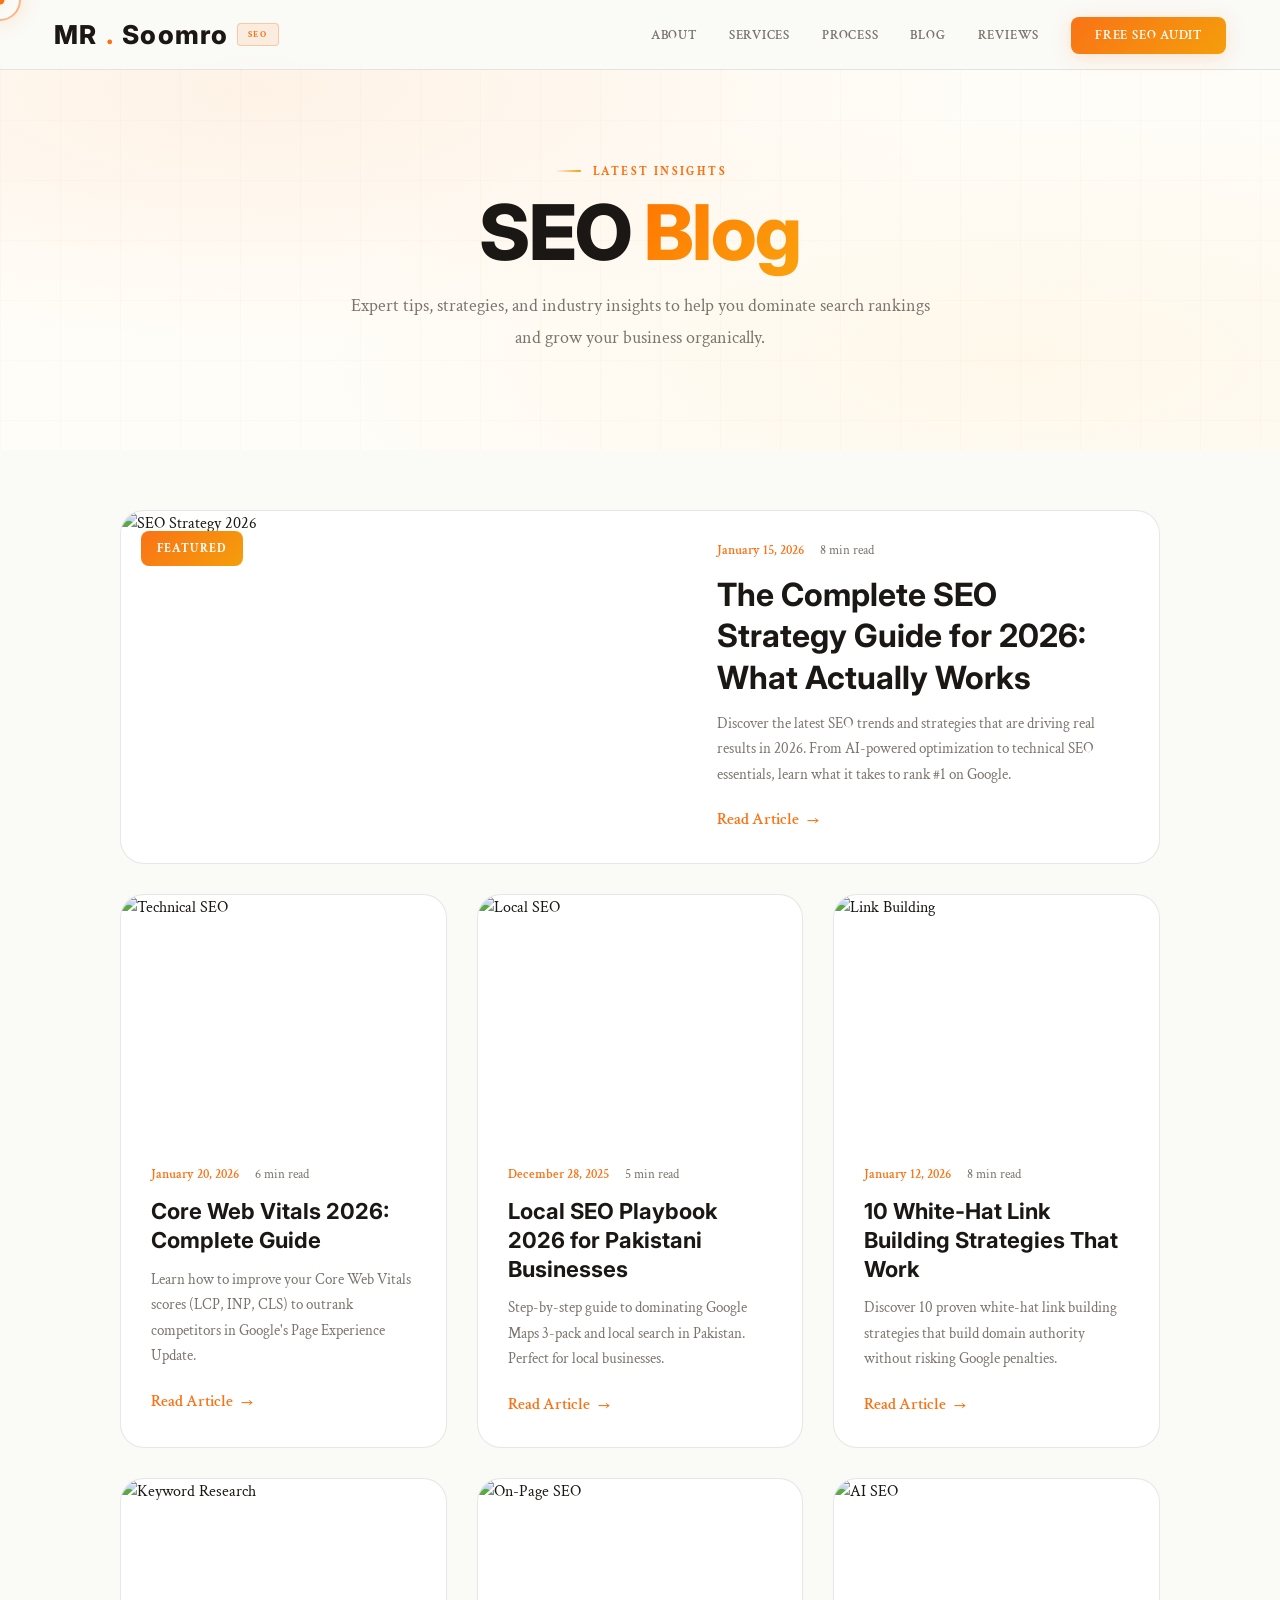
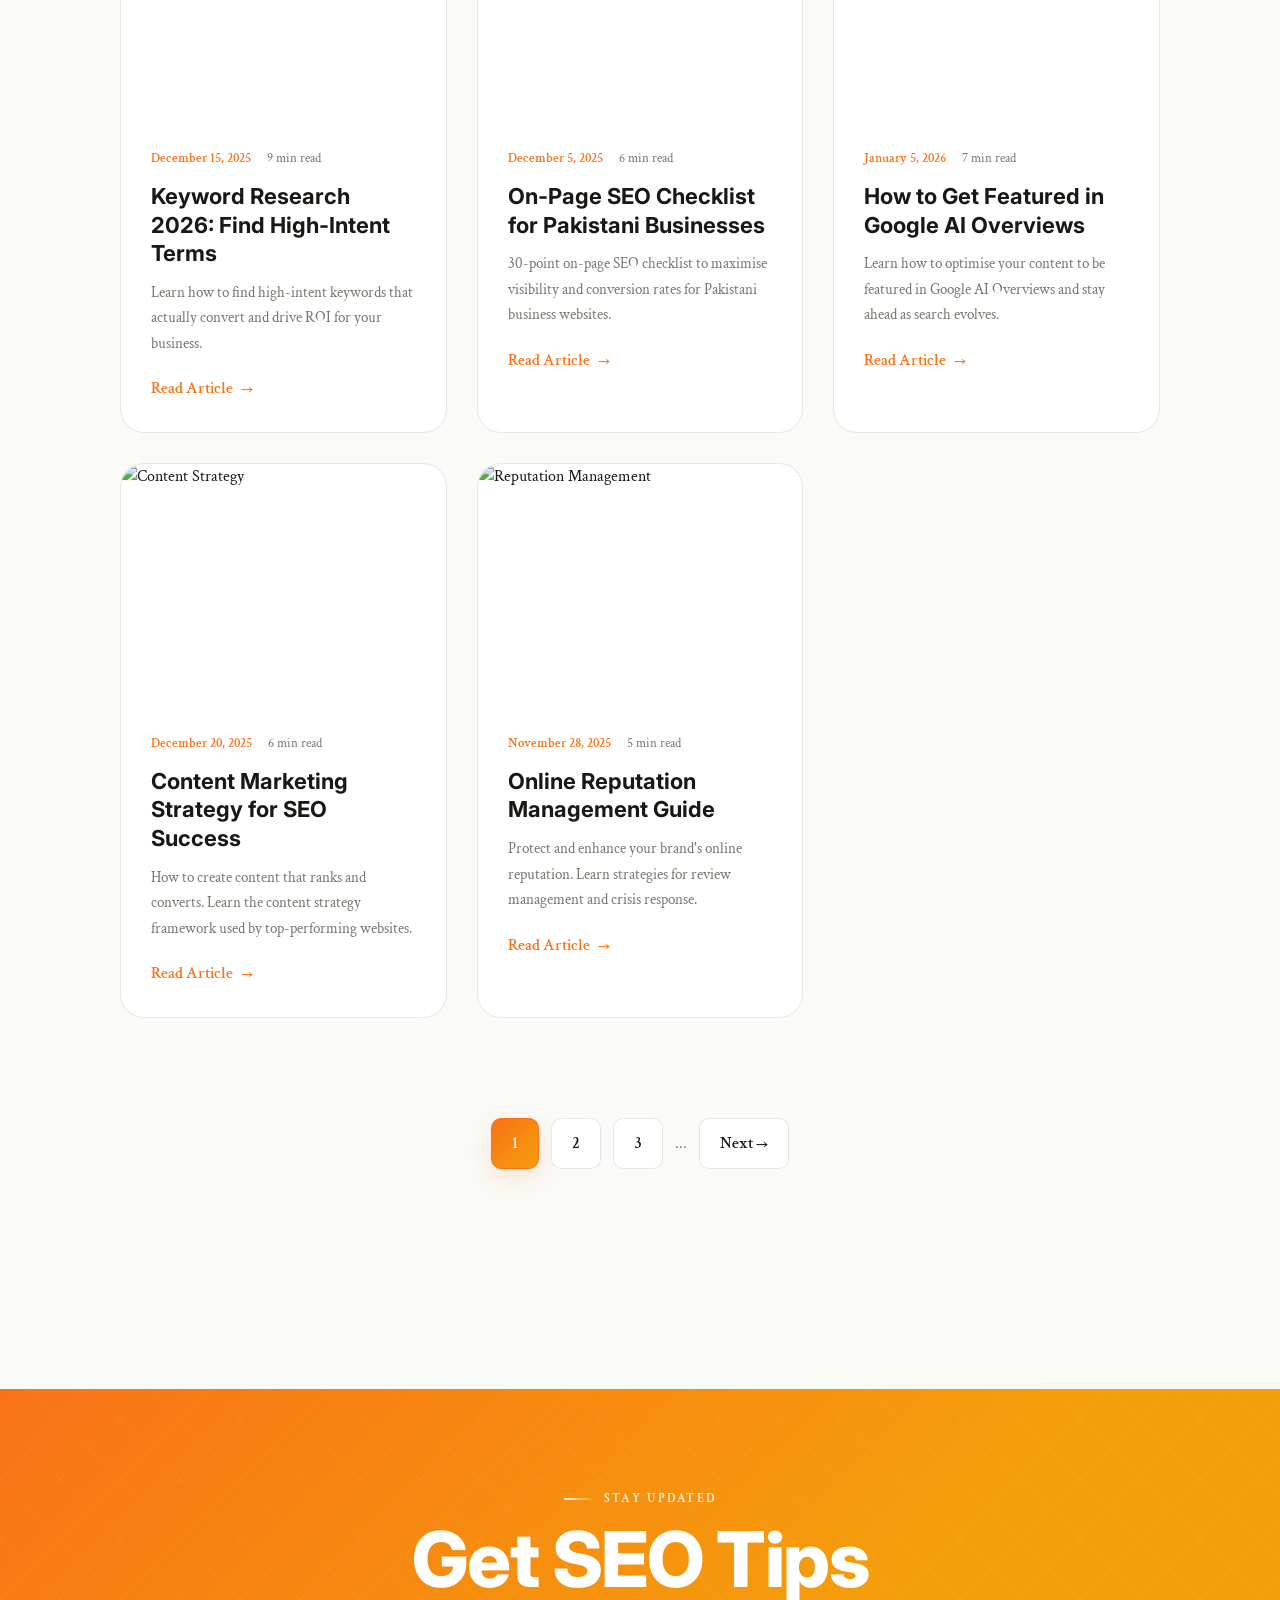
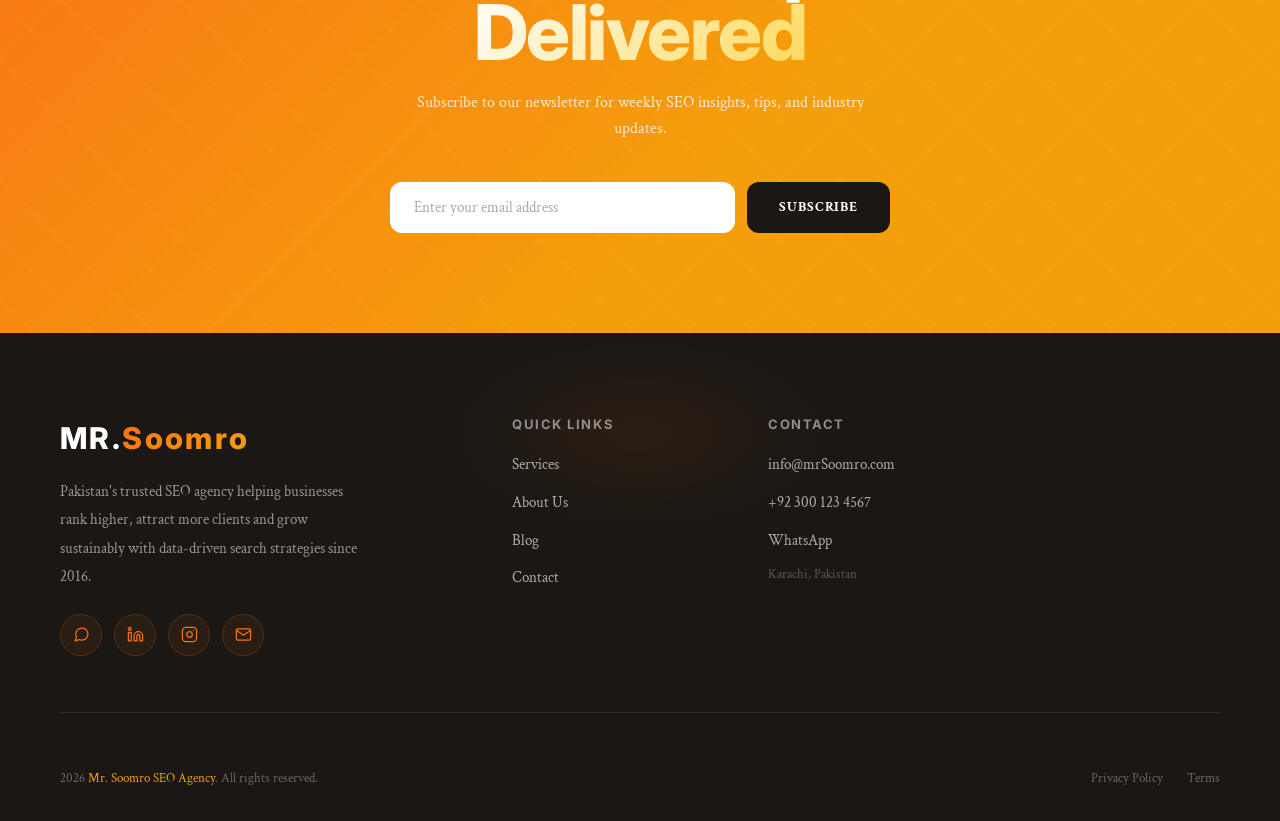
==== commit 8edfa6eb: "Fix mobile responsiveness: hero alignment, mobile menu, blog links, and horizontal overflow" ====
--- a/blogs.html
+++ b/blogs.html
@@ -3,20 +3,14 @@
 <head>
   <meta charset="UTF-8">
   <meta name="viewport" content="width=device-width, initial-scale=1.0">
-  <title>Mr. Soomro | SEO Agency — Blogs</title>
-  <meta name="description" content="Mr. Soomro is Pakistan's leading SEO agency. We deliver On-Page SEO, Technical SEO, Local SEO, Link Building and Content Marketing that generates real revenue. 100+ clients. 91% retention rate.">
-  <meta name="keywords" content="SEO agency Pakistan, On-Page SEO, Technical SEO, Link Building, Local SEO, Content Marketing, SEO services Karachi, Mr Soomro">
-  <meta name="robots" content="index,follow">
-  <meta name="theme-color" content="#fafaf7">
-  <link rel="canonical" href="https://www.mrSoomro.com/">
-  <script type="application/ld+json">{"@context":"https://schema.org","@type":"LocalBusiness","name":"Mr. Soomro SEO Agency","description":"Expert SEO services — On-Page, Technical, Local, Link Building, Content Marketing.","url":"https://www.mrSoomro.com","email":"info@mrSoomro.com","telephone":"+92-300-123-4567","address":{"@type":"PostalAddress","addressLocality":"Karachi","addressCountry":"PK"}}</script>
+  <title>Blog | Mr. Soomro SEO Agency</title>
+  <meta name="description" content="Latest SEO tips, strategies, and insights from Pakistan's leading SEO agency. Learn how to rank higher and grow your business.">
   <link rel="stylesheet" href="style.css">
-  <script src="https://cdn.jsdelivr.net/npm/emailjs-com@3/dist/email.min.js"></script>
   <link rel="preconnect" href="https://fonts.googleapis.com">
   <link href="https://fonts.googleapis.com/css2?family=Inter:wght@300;400;500;600;700;800&family=Crimson+Text:wght@400;600;700&display=swap" rel="stylesheet">
 </head>
 <body>
-    
+
   <!-- LOADER -->
   <div id="loader">
     <div class="loader-inner">
@@ -30,316 +24,207 @@
 
   <!-- MOBILE NAV -->
   <div class="mnav" id="mobNav">
-    <a href="#hero" onclick="closeMob()">Home</a>
-    <a href="#about" onclick="closeMob()">About</a>
+    <a href="index.html#hero" onclick="closeMob()">Home</a>
+    <a href="index.html#about" onclick="closeMob()">About</a>
     <a href="services.html" onclick="closeMob()">Services</a>
-    <a href="#process" onclick="closeMob()">Process</a>
+    <a href="index.html#process" onclick="closeMob()">Process</a>
     <a href="blogs.html" onclick="closeMob()">Blog</a>
-    <a href="#testimonials" onclick="closeMob()">Reviews</a>
-    <a href="#contact" onclick="closeMob()">Contact</a>
+    <a href="index.html#testimonials" onclick="closeMob()">Reviews</a>
+    <a href="index.html#contact" onclick="closeMob()">Contact</a>
   </div>
 
   <!-- NAVBAR -->
   <nav id="mainNav">
-    <a href="#hero" class="nlogo">MR<span class="dot">.</span>Soomro<span class="tag">SEO</span></a>
+    <a href="index.html#hero" class="nlogo">MR<span class="dot">.</span>Soomro<span class="tag">SEO</span></a>
     <ul class="nlinks">
-      <li><a href="#about">About</a></li>
+      <li><a href="index.html#about">About</a></li>
       <li><a href="services.html">Services</a></li>
-      <li><a href="#process">Process</a></li>
+      <li><a href="index.html#process">Process</a></li>
       <li><a href="blogs.html">Blog</a></li>
-      <li><a href="#testimonials">Reviews</a></li>
-      <li><a href="#contact" class="ncta">Free SEO Audit</a></li>
+      <li><a href="index.html#testimonials">Reviews</a></li>
+      <li><a href="index.html#contact" class="ncta">Free SEO Audit</a></li>
     </ul>
     <button class="nbg" id="burger" aria-label="Menu"><span></span><span></span><span></span></button>
   </nav>
 
-
-  
-  <!-- ABOUT -->
-  <section id="about">
-    <div class="abg">
-      <div class="abvis rv fl">
-        <div class="abbox">
-          <img src="https://images.unsplash.com/photo-1460925895917-afdab827c52f?w=600&h=750&fit=crop" alt="SEO Analytics Dashboard" style="width:100%;height:100%;object-fit:cover;border-radius:24px;opacity:.92;">
-        </div>
-        <div class="abbdg"><div class="abbdg-n">8+</div><div class="abbdg-l">Years of SEO</div></div>
-      </div>
-      <div class="rv fr">
-        <div class="se">About Mr. Soomro</div>
-        <h2 class="st" style="margin-bottom:20px">SEO That <em>Delivers</em><br>Real Revenue</h2>
-        <p class="abtxt">Mr. Soomro SEO Agency is Pakistan's most results-driven search engine optimisation firm. Founded in 2016, we have helped over 100+ businesses — from local startups to enterprise brands — dominate Google search and generate measurable organic growth.</p>
-        <p class="abtxt">MR Soomro is a performance-focused digital service provider specialising in Reddit marketing, online reputation management, and SEO backlinks. We focus on real outcomes, not vanity metrics. <strong style="color:var(--A)">91% client retention rate</strong> and a <strong style="color:var(--A)">93% client satisfaction score</strong> — our results speak for themselves.</p>
-        <div class="abhl">
-          <div class="abhi"><div class="ahl-bar"></div><div class="ahtx">Data-Driven Strategy<span>Every decision backed by keyword research, competitor analysis and live performance data.</span></div></div>
-          <div class="abhi"><div class="ahl-bar"></div><div class="ahtx">Full Transparency<span>Monthly reports with clear KPIs, ranking movements, traffic trends and exact ROI figures.</span></div></div>
-          <div class="abhi"><div class="ahl-bar"></div><div class="ahtx">Proven Track Record<span>95% of our clients achieve first-page rankings within 6 months. No lock-in contracts.</span></div></div>
-          <div class="abhi"><div class="ahl-bar"></div><div class="ahtx">Long-Term Partnership<span>We do not deliver and disappear. Your growth is our mission — we scale with you.</span></div></div>
-        </div>
-        <div class="abst">
-          <div><div class="asv">100<em>+</em></div><div class="asl">Clients Served</div></div>
-          <div><div class="asv">91<em>%</em></div><div class="asl">Retention Rate</div></div>
-          <div><div class="asv">8<em>+</em></div><div class="asl">Years Experience</div></div>
-        </div>
-        <p style="margin-top:20px;font-size:13px;color:var(--Ts)">
-          <a href="mailto:info@mrSoomro.com" style="color:var(--A);font-weight:600">info@mrSoomro.com</a>
-          &nbsp;&middot;&nbsp;
-          <a href="tel:+923001234567" style="color:var(--A);font-weight:600">+92 300 123 4567</a>
-        </p>
-      </div>
+  <!-- PAGE HEADER -->
+  <section class="page-header">
+    <div class="ph-bg" aria-hidden="true"></div>
+    <div class="ph-content">
+      <div class="se" style="justify-content:center;color:var(--A)">Latest Insights</div>
+      <h1 class="st" style="text-align:center">SEO <em>Blog</em></h1>
+      <p class="ph-sub">Expert tips, strategies, and industry insights to help you dominate search rankings and grow your business organically.</p>
     </div>
   </section>
 
-  <!-- EMAIL BAND -->
-  <div class="eband">
-    <div class="ebinn rv">
-      <div class="se" style="justify-content:center;color:rgba(255,255,255,.75)">Free SEO Proposal</div>
-      <div class="ebtit">Ready to Rank #1 on Google?</div>
-      <p class="ebsub">Enter your email and we will send you a personalised, no-obligation SEO audit — showing exactly what is holding your site back from page one. Trusted by 100+ businesses.</p>
-      <div class="ebfrm">
-        <input type="email" class="ebinp" id="ebEmail" placeholder="Enter your email address or website URL">
-        <button class="ebbtn" onclick="handleEB()">Get Free Audit</button>
-      </div>
-      <div id="ebMsg" style="display:none;font-size:13px;margin-top:12px;font-weight:600;color:#fff"></div>
-      <p class="ebnote">No spam. No commitment. Your data is safe. Trusted by 100+ businesses across Pakistan, the UK and UAE.</p>
-    </div>
-  </div>
-
-  <!-- WHY US -->
-  <div class="whys">
-    <div style="max-width:1200px;margin:0 auto;text-align:center">
-      <div class="se rv" style="justify-content:center">Why Choose Us</div>
-      <h2 class="st rv" style="text-align:center">Numbers That <em>Speak</em></h2>
-      <p class="rv" style="font-size:14px;color:var(--Ts);margin-top:10px;font-weight:400">Benchmarked against SEO industry standards. Data-driven. Transparent. Results-first.</p>
-    </div>
-    <div class="whyg">
-      <div class="whyi rv">
-        <div class="why-ic"><svg viewBox="0 0 24 24"><polyline points="20 6 9 17 4 12"/></svg></div>
-        <div class="whyv">91<span>%</span></div>
-        <div class="whyl">Client Retention Rate<br><small style="font-size:10px;color:var(--Tmut)">(Industry avg: 50%)</small></div>
-      </div>
-      <div class="whyi rv">
-        <div class="why-ic"><svg viewBox="0 0 24 24"><path d="M17 21v-2a4 4 0 00-4-4H5a4 4 0 00-4 4v2"/><circle cx="9" cy="7" r="4"/><path d="M23 21v-2a4 4 0 00-3-3.87"/><path d="M16 3.13a4 4 0 010 7.75"/></svg></div>
-        <div class="whyv">93<span>%</span></div>
-        <div class="whyl">Client Satisfaction Score<br><small style="font-size:10px;color:var(--Tmut)">(Industry avg: 72%)</small></div>
-      </div>
-      <div class="whyi rv">
-        <div class="why-ic"><svg viewBox="0 0 24 24"><polygon points="12 2 15.09 8.26 22 9.27 17 14.14 18.18 21.02 12 17.77 5.82 21.02 7 14.14 2 9.27 8.91 8.26 12 2"/></svg></div>
-        <div class="whyv">100<span>+</span></div>
-        <div class="whyl">Client Work Complete</div>
-      </div>
-      <div class="whyi rv">
-        <div class="why-ic"><svg viewBox="0 0 24 24"><circle cx="12" cy="12" r="10"/><polyline points="12 6 12 12 16 14"/></svg></div>
-        <div class="whyv">500<span>+</span></div>
-        <div class="whyl">5-Star Reviews<br><small style="font-size:10px;color:var(--Tmut)">Verified across platforms</small></div>
-      </div>
-    </div>
-  </div>
-
-  <!-- PROCESS -->
-  <section id="process">
-    <div style="max-width:1200px;margin:0 auto;text-align:center" class="rv">
-      <div class="se" style="justify-content:center">How We Work</div>
-      <h2 class="st" style="text-align:center">Our <em>Process</em></h2>
-    </div>
-    <div class="prg">
-      <div class="prs rv fl">
-        <div class="prn">01</div>
-        <h3 class="prnm">Share Your Requirements &amp; Full Audit</h3>
-        <p class="prd">Tell us about your goals, challenges, and what you want to achieve. This helps us clearly understand your needs from the start.</p>
-      </div>
-      <div class="prs rv">
-        <div class="prn">02</div>
-        <h3 class="prnm">Analysis &amp; Strategy</h3>
-        <p class="prd">We carefully analyse your current situation and create a tailored strategy. Every plan is customised to deliver the best possible results.</p>
-      </div>
-      <div class="prs rv">
-        <div class="prn">03</div>
-        <h3 class="prnm">Optimise &amp; Execute</h3>
-        <p class="prd">Our team implements the strategy using proven Reddit and SEO methods. We focus on quality work that drives real growth.</p>
-      </div>
-      <div class="prs rv fr">
-        <div class="prn">04</div>
-        <h3 class="prnm">Progress &amp; Update</h3>
-        <p class="prd">You receive regular updates on performance and progress. Everything stays transparent, simple, and focused on results.</p>
-      </div>
+  <!-- BLOG GRID -->
+  <section id="blog" style="padding-top:60px">
+    <div class="blg-grid">
+      <!-- Featured Post -->
+      <article class="blg-card blg-featured rv">
+        <div class="blg-img">
+          <img src="https://images.unsplash.com/photo-1432888498266-38ffec3eaf0a?w=800&h=500&fit=crop" alt="SEO Strategy 2026">
+          <div class="blg-cat">Featured</div>
+        </div>
+        <div class="blg-content">
+          <div class="blg-meta">
+            <span class="blg-date">January 15, 2026</span>
+            <span class="blg-read">8 min read</span>
+          </div>
+          <h2 class="blg-title">The Complete SEO Strategy Guide for 2026: What Actually Works</h2>
+          <p class="blg-excerpt">Discover the latest SEO trends and strategies that are driving real results in 2026. From AI-powered optimization to technical SEO essentials, learn what it takes to rank #1 on Google.</p>
+          <a href="blog-on-page-seo.html" class="blg-link">Read Article <span>&rarr;</span></a>
+        </div>
+      </article>
+
+      <!-- Blog Post 2 -->
+      <article class="blg-card rv">
+        <div class="blg-img">
+          <img src="https://images.unsplash.com/photo-1563986768609-322da13575f3?w=600&h=400&fit=crop" alt="Technical SEO">
+        </div>
+        <div class="blg-content">
+          <div class="blg-meta">
+            <span class="blg-date">January 20, 2026</span>
+            <span class="blg-read">6 min read</span>
+          </div>
+          <h3 class="blg-title">Core Web Vitals 2026: Complete Guide</h3>
+          <p class="blg-excerpt">Learn how to improve your Core Web Vitals scores (LCP, INP, CLS) to outrank competitors in Google's Page Experience Update.</p>
+          <a href="blog-core-web-vitals.html" class="blg-link">Read Article <span>&rarr;</span></a>
+        </div>
+      </article>
+
+      <!-- Blog Post 3 -->
+      <article class="blg-card rv">
+        <div class="blg-img">
+          <img src="https://images.unsplash.com/photo-1551288049-bebda4e38f71?w=600&h=400&fit=crop" alt="Local SEO">
+        </div>
+        <div class="blg-content">
+          <div class="blg-meta">
+            <span class="blg-date">December 28, 2025</span>
+            <span class="blg-read">5 min read</span>
+          </div>
+          <h3 class="blg-title">Local SEO Playbook 2026 for Pakistani Businesses</h3>
+          <p class="blg-excerpt">Step-by-step guide to dominating Google Maps 3-pack and local search in Pakistan. Perfect for local businesses.</p>
+          <a href="blog-local-seo.html" class="blg-link">Read Article <span>&rarr;</span></a>
+        </div>
+      </article>
+
+      <!-- Blog Post 4 -->
+      <article class="blg-card rv">
+        <div class="blg-img">
+          <img src="https://images.unsplash.com/photo-1553729459-efe14ef6055d?w=600&h=400&fit=crop" alt="Link Building">
+        </div>
+        <div class="blg-content">
+          <div class="blg-meta">
+            <span class="blg-date">January 12, 2026</span>
+            <span class="blg-read">8 min read</span>
+          </div>
+          <h3 class="blg-title">10 White-Hat Link Building Strategies That Work</h3>
+          <p class="blg-excerpt">Discover 10 proven white-hat link building strategies that build domain authority without risking Google penalties.</p>
+          <a href="blog-link-building.html" class="blg-link">Read Article <span>&rarr;</span></a>
+        </div>
+      </article>
+
+      <!-- Blog Post 5 -->
+      <article class="blg-card rv">
+        <div class="blg-img">
+          <img src="https://images.unsplash.com/photo-1504868584819-f8e8b4b6d7e3?w=600&h=400&fit=crop" alt="Keyword Research">
+        </div>
+        <div class="blg-content">
+          <div class="blg-meta">
+            <span class="blg-date">December 15, 2025</span>
+            <span class="blg-read">9 min read</span>
+          </div>
+          <h3 class="blg-title">Keyword Research 2026: Find High-Intent Terms</h3>
+          <p class="blg-excerpt">Learn how to find high-intent keywords that actually convert and drive ROI for your business.</p>
+          <a href="blog-keyword-research.html" class="blg-link">Read Article <span>&rarr;</span></a>
+        </div>
+      </article>
+
+      <!-- Blog Post 6 -->
+      <article class="blg-card rv">
+        <div class="blg-img">
+          <img src="https://images.unsplash.com/photo-1486312338219-ce68d2c6f44d?w=600&h=400&fit=crop" alt="On-Page SEO">
+        </div>
+        <div class="blg-content">
+          <div class="blg-meta">
+            <span class="blg-date">December 5, 2025</span>
+            <span class="blg-read">6 min read</span>
+          </div>
+          <h3 class="blg-title">On-Page SEO Checklist for Pakistani Businesses</h3>
+          <p class="blg-excerpt">30-point on-page SEO checklist to maximise visibility and conversion rates for Pakistani business websites.</p>
+          <a href="blog-on-page-seo.html" class="blg-link">Read Article <span>&rarr;</span></a>
+        </div>
+      </article>
+
+      <!-- Blog Post 7 -->
+      <article class="blg-card rv">
+        <div class="blg-img">
+          <img src="https://images.unsplash.com/photo-1677442136019-21780ecad995?w=600&h=400&fit=crop" alt="AI SEO">
+        </div>
+        <div class="blg-content">
+          <div class="blg-meta">
+            <span class="blg-date">January 5, 2026</span>
+            <span class="blg-read">7 min read</span>
+          </div>
+          <h3 class="blg-title">How to Get Featured in Google AI Overviews</h3>
+          <p class="blg-excerpt">Learn how to optimise your content to be featured in Google AI Overviews and stay ahead as search evolves.</p>
+          <a href="blog-ai-overviews.html" class="blg-link">Read Article <span>&rarr;</span></a>
+        </div>
+      </article>
+
+      <!-- Blog Post 8 -->
+      <article class="blg-card rv">
+        <div class="blg-img">
+          <img src="https://images.unsplash.com/photo-1460925895917-afdab827c52f?w=600&h=400&fit=crop" alt="Content Strategy">
+        </div>
+        <div class="blg-content">
+          <div class="blg-meta">
+            <span class="blg-date">December 20, 2025</span>
+            <span class="blg-read">6 min read</span>
+          </div>
+          <h3 class="blg-title">Content Marketing Strategy for SEO Success</h3>
+          <p class="blg-excerpt">How to create content that ranks and converts. Learn the content strategy framework used by top-performing websites.</p>
+          <a href="#" class="blg-link">Read Article <span>&rarr;</span></a>
+        </div>
+      </article>
+
+      <!-- Blog Post 9 -->
+      <article class="blg-card rv">
+        <div class="blg-img">
+          <img src="https://images.unsplash.com/photo-1553877522-43269d4ea984?w=600&h=400&fit=crop" alt="Reputation Management">
+        </div>
+        <div class="blg-content">
+          <div class="blg-meta">
+            <span class="blg-date">November 28, 2025</span>
+            <span class="blg-read">5 min read</span>
+          </div>
+          <h3 class="blg-title">Online Reputation Management Guide</h3>
+          <p class="blg-excerpt">Protect and enhance your brand's online reputation. Learn strategies for review management and crisis response.</p>
+          <a href="#" class="blg-link">Read Article <span>&rarr;</span></a>
+        </div>
+      </article>
+    </div>
+
+    <!-- Pagination -->
+    <div class="blg-pag rv">
+      <a href="#" class="blg-pag-btn active">1</a>
+      <a href="#" class="blg-pag-btn">2</a>
+      <a href="#" class="blg-pag-btn">3</a>
+      <span class="blg-pag-dots">...</span>
+      <a href="#" class="blg-pag-btn">Next &rarr;</a>
     </div>
   </section>
 
-  <!-- TESTIMONIALS -->
-  <section id="testimonials">
-    <div style="max-width:1200px;margin:0 auto;text-align:center;margin-bottom:60px" class="rv">
-      <div class="se" style="justify-content:center;color:#ffffff">Client Reviews</div><h2 class="st" style="text-align:center;">
-  What Our 
-  <em style="
-    font-style: normal;
-    background: linear-gradient(135deg, #ffffff 0%, #ffd858 100%);
-    -webkit-background-clip: text;
-    -webkit-text-fill-color: transparent;
-    background-clip: text;
-  ">
-    Clients Say
-  </em>
-</h2>
-    </div>
-    <div class="ttr">
-      <div class="tsl act">
-        <div class="tst"><span></span><span></span><span></span><span></span><span></span></div>
-        <p class="tq">"Mr. Soomro took our website from page 5 to position #1 for our main keyword in just 4 months. Our organic leads tripled and cost per lead dropped by 43%. Absolutely game-changing for our business."</p>
-        <div class="tau">
-          <div class="tav"><img src="https://images.unsplash.com/photo-1507003211169-0a1dd7228f2d?w=100&h=100&fit=crop&crop=face" alt="Ahmed Khan"/></div>
-          <div><div class="tnm">Ahmed Khan</div><div class="trl">CEO, TechSpark Solutions — Karachi</div></div>
-        </div>
-      </div>
-      <div class="tsl">
-        <div class="tst"><span></span><span></span><span></span><span></span><span></span></div>
-        <p class="tq">"The technical SEO audit alone was worth every penny. They found 47 critical issues we had no idea about. Our site speed went from 3.8s to 1.1s and keyword rankings jumped to page 1 within weeks."</p>
-        <div class="tau">
-          <div class="tav"><img src="https://images.unsplash.com/photo-1494790108377-be9c29b29330?w=100&h=100&fit=crop&crop=face" alt="Sara Riaz"/></div>
-          <div><div class="tnm">Sara Riaz</div><div class="trl">Founder, BloomBoutique Online Store</div></div>
-        </div>
-      </div>
-      <div class="tsl">
-        <div class="tst"><span></span><span></span><span></span><span></span><span></span></div>
-        <p class="tq">"Professional, transparent and results-driven. We saw 180% increase in organic traffic in 6 months. The monthly reporting is exceptional — they provide the data I need and the results I want."</p>
-        <div class="tau">
-          <div class="tav"><img src="https://images.unsplash.com/photo-1500648767791-00dcc994a43e?w=100&h=100&fit=crop&crop=face" alt="Muhammad Farhan"/></div>
-          <div><div class="tnm">Muhammad Farhan</div><div class="trl">Marketing Director, Nexus Retail Group</div></div>
-        </div>
-      </div>
-      <div class="tsl">
-        <div class="tst"><span></span><span></span><span></span><span></span><span></span></div>
-        <p class="tq">"Our local business was completely invisible online. After just 3 months with Mr. Soomro, we rank in the top 3 in Google Maps for all our main services. Patient enquiry calls doubled — incredible results."</p>
-        <div class="tau">
-          <div class="tav"><img src="https://images.unsplash.com/photo-1438761681033-6461ffad8d80?w=100&h=100&fit=crop&crop=face" alt="Zara Baig"/></div>
-          <div><div class="tnm">Zara Baig</div><div class="trl">Owner, ZB Dental Clinic — Lahore</div></div>
-        </div>
-      </div>
-      <div class="tsl">
-        <div class="tst"><span></span><span></span><span></span><span></span><span></span></div>
-        <p class="tq">"Their content strategy transformed our blog into a lead machine. 300% more organic visitors, 40% lower bounce rate. They really understand our business — more than any agency we have worked with before."</p>
-        <div class="tau">
-          <div class="tav"><img src="https://images.unsplash.com/photo-1472099645785-5658abf4ff4e?w=100&h=100&fit=crop&crop=face" alt="Hassan Noor"/></div>
-          <div><div class="tnm">Hassan Noor</div><div class="trl">Co-Founder, FinanceWiz Pakistan</div></div>
-        </div>
-      </div>
-      <div class="tct">
-        <button class="tcb" id="tcPrev" aria-label="Previous">&larr;</button>
-        <button class="tcb" id="tcNext" aria-label="Next">&rarr;</button>
-        <div class="tdts" id="tcDots"></div>
-      </div>
-    </div>
-  </section>
-
-  <!-- CLIENTS -->
-  <section id="clients" style="padding:80px 0">
-    <div style="text-align:center;margin-bottom:48px;padding:0 60px" class="rv">
-      <div class="se" style="justify-content:center">Trusted By</div>
-      <h2 class="st" style="font-size:clamp(28px,4vw,50px)">Brands We Have <em>Helped Grow</em></h2>
-      <p style="font-size:14px;color:#000000;margin-top:8px">100+ businesses across Pakistan, the UK and UAE trust Mr. Soomro for their SEO</p>
-    </div>
-    <div class="clw rv"><div class="clt" id="clTrack">
-        <div class="cll"><img src="images/amazon-removebg-preview.png" alt="Amazon"></div>
-        <div class="cll"><img src="images/ebay-removebg-preview.png" alt="eBay"></div>
-        <div class="cll"><img src="images/fasebook-removebg-preview.png" alt="Facebook"></div>
-        <div class="cll"><img src="images/google-removebg-preview.png" alt="Google"></div>
-        <div class="cll"><img src="images/instagram-removebg-preview.png" alt="Instagram"></div>
-        <div class="cll"><img src="images/Linkedin-logo-tumb-removebg-preview.png" alt="LinkedIn"></div>
-        <div class="cll"><img src="images/microsoft-removebg-preview.png" alt="Microsoft"></div>
-        <div class="cll"><img src="images/Netflix-Logo-removebg-preview.png" alt="Netflix"></div>
-        <div class="cll"><img src="images/amazon-removebg-preview.png" alt="Amazon"></div>
-        <div class="cll"><img src="images/ebay-removebg-preview.png" alt="eBay"></div>
-        <div class="cll"><img src="images/fasebook-removebg-preview.png" alt="Facebook"></div>
-        <div class="cll"><img src="images/google-removebg-preview.png" alt="Google"></div>
-        <div class="cll"><img src="images/instagram-removebg-preview.png" alt="Instagram"></div>
-        <div class="cll"><img src="images/Linkedin-logo-tumb-removebg-preview.png" alt="LinkedIn"></div>
-        <div class="cll"><img src="images/microsoft-removebg-preview.png" alt="Microsoft"></div>
-        <div class="cll"><img src="images/Netflix-Logo-removebg-preview.png" alt="Netflix"></div>
-        <div class="cll"><img src="images/amazon-removebg-preview.png" alt="Amazon"></div>
-        <div class="cll"><img src="images/ebay-removebg-preview.png" alt="eBay"></div>
-        <div class="cll"><img src="images/fasebook-removebg-preview.png" alt="Facebook"></div>
-        <div class="cll"><img src="images/google-removebg-preview.png" alt="Google"></div>
-        <div class="cll"><img src="images/instagram-removebg-preview.png" alt="Instagram"></div>
-        <div class="cll"><img src="images/Linkedin-logo-tumb-removebg-preview.png" alt="LinkedIn"></div>
-        <div class="cll"><img src="images/microsoft-removebg-preview.png" alt="Microsoft"></div>
-        <div class="cll"><img src="images/Netflix-Logo-removebg-preview.png" alt="Netflix"></div>
-        <div class="cll"><img src="images/amazon-removebg-preview.png" alt="Amazon"></div>
-        <div class="cll"><img src="images/ebay-removebg-preview.png" alt="eBay"></div>
-        <div class="cll"><img src="images/fasebook-removebg-preview.png" alt="Facebook"></div>
-        <div class="cll"><img src="images/google-removebg-preview.png" alt="Google"></div>
-        <div class="cll"><img src="images/instagram-removebg-preview.png" alt="Instagram"></div>
-        <div class="cll"><img src="images/Linkedin-logo-tumb-removebg-preview.png" alt="LinkedIn"></div>
-        <div class="cll"><img src="images/microsoft-removebg-preview.png" alt="Microsoft"></div>
-        <div class="cll"><img src="images/Netflix-Logo-removebg-preview.png" alt="Netflix"></div>
-        <div class="cll"><img src="images/amazon-removebg-preview.png" alt="Amazon"></div>
-        <div class="cll"><img src="images/ebay-removebg-preview.png" alt="eBay"></div>
-        <div class="cll"><img src="images/fasebook-removebg-preview.png" alt="Facebook"></div>
-        <div class="cll"><img src="images/google-removebg-preview.png" alt="Google"></div>
-        <div class="cll"><img src="images/instagram-removebg-preview.png" alt="Instagram"></div>
-        <div class="cll"><img src="images/Linkedin-logo-tumb-removebg-preview.png" alt="LinkedIn"></div>
-        <div class="cll"><img src="images/microsoft-removebg-preview.png" alt="Microsoft"></div>
-        <div class="cll"><img src="images/Netflix-Logo-removebg-preview.png" alt="Netflix"></div>
-    </div></div>
-  </section>
-
-  <!-- CONTACT -->
-  <section id="contact">
-    <div class="cng">
-      <div class="rv fl">
-        <div class="se">Get In Touch</div>
-        <h2 class="st" style="margin-bottom:16px">Let's <em>Grow</em><br>Your Business</h2>
-        <p class="cntxt">Ready to dominate Google? Fill in the form and our SEO strategist will review your website and send you a personalised, no-obligation audit within 24 hours.</p>
-        <div class="cni">
-          <div class="cnic"><svg viewBox="0 0 24 24"><path d="M4 4h16c1.1 0 2 .9 2 2v12c0 1.1-.9 2-2 2H4c-1.1 0-2-.9-2-2V6c0-1.1.9-2 2-2z"/><polyline points="22,6 12,13 2,6"/></svg></div>
-          <div><div class="cnlb">Email</div><div class="cnvl"><a href="mailto:info@mrSoomro.com">info@mrSoomro.com</a></div></div>
-        </div>
-        <div class="cni">
-          <div class="cnic"><svg viewBox="0 0 24 24"><path d="M22 16.92v3a2 2 0 01-2.18 2 19.79 19.79 0 01-8.63-3.07A19.5 19.5 0 013.07 11a19.79 19.79 0 01-3.07-8.67A2 2 0 012 .18h3a2 2 0 012 1.72 12.84 12.84 0 00.7 2.81 2 2 0 01-.45 2.11L6.09 7.91a16 16 0 006 6l1.27-1.27a2 2 0 012.11-.45 12.84 12.84 0 002.81.7A2 2 0 0122 16.92z"/></svg></div>
-          <div><div class="cnlb">Phone / WhatsApp</div><div class="cnvl"><a href="tel:+923001234567">+92 300 123 4567</a></div></div>
-        </div>
-        <div class="cni">
-          <div class="cnic"><svg viewBox="0 0 24 24"><circle cx="12" cy="12" r="10"/><polyline points="12 6 12 12 16 14"/></svg></div>
-          <div><div class="cnlb">Response Time</div><div class="cnvl">Within 24 hours — guaranteed</div></div>
-        </div>
-        <div style="margin-top:26px">
-          <div class="soc-row">
-            <a href="https://wa.me/923001234567" title="WhatsApp" target="_blank" rel="noopener" aria-label="WhatsApp"><svg viewBox="0 0 24 24"><path d="M21 11.5a8.38 8.38 0 01-.9 3.8 8.5 8.5 0 01-7.6 4.7 8.38 8.38 0 01-3.8-.9L3 21l1.9-5.7a8.38 8.38 0 01-.9-3.8 8.5 8.5 0 014.7-7.6 8.38 8.38 0 013.8-.9h.5a8.48 8.48 0 018 8v.5z"/></svg></a>
-            <a href="https://linkedin.com/in/mrSoomro" title="LinkedIn" target="_blank" rel="noopener" aria-label="LinkedIn"><svg viewBox="0 0 24 24"><path d="M16 8a6 6 0 016 6v7h-4v-7a2 2 0 00-2-2 2 2 0 00-2 2v7h-4v-7a6 6 0 016-6z"/><rect x="2" y="9" width="4" height="12"/><circle cx="4" cy="4" r="2"/></svg></a>
-            <a href="https://instagram.com/mrSoomro" title="Instagram" target="_blank" rel="noopener" aria-label="Instagram"><svg viewBox="0 0 24 24"><rect x="2" y="2" width="20" height="20" rx="5" ry="5"/><path d="M16 11.37A4 4 0 1112.63 8 4 4 0 0116 11.37z"/><line x1="17.5" y1="6.5" x2="17.51" y2="6.5"/></svg></a>
-            <a href="mailto:info@mrSoomro.com" title="Email" aria-label="Email"><svg viewBox="0 0 24 24"><path d="M4 4h16c1.1 0 2 .9 2 2v12c0 1.1-.9 2-2 2H4c-1.1 0-2-.9-2-2V6c0-1.1.9-2 2-2z"/><polyline points="22,6 12,13 2,6"/></svg></a>
-          </div>
-        </div>
-      </div>
-
-      <!-- Form -->
-      <div class="cnf rv fr" id="cfWrap">
-        <div class="frw">
-          <div class="fg"><label for="fn">First Name *</label><input type="text" id="fn" placeholder="Ahmed" required></div>
-          <div class="fg"><label for="ln">Last Name</label><input type="text" id="ln" placeholder="Khan"></div>
-        </div>
-        <div class="fg"><label for="fe">Email Address *</label><input type="email" id="fe" placeholder="ahmed@company.com" required></div>
-        <div class="fg"><label for="fp">Phone / WhatsApp</label><input type="tel" id="fp" placeholder="+92 300 000 0000"></div>
-        <div class="fg"><label for="fw">Your Website URL</label><input type="url" id="fw" placeholder="https://yoursite.com"></div>
-        <div class="fg"><label for="fs">Service Interested In</label>
-          <select id="fs">
-            <option value="" disabled selected>Choose a service</option>
-            <option>Reddit Post Removal &amp; Deindexing</option>
-            <option>Reputation Management (ORM)</option>
-            <option>High Authority Backlinks</option>
-            <option>Reddit Traffic Growth</option>
-            <option>On-Page SEO</option>
-            <option>Technical SEO</option>
-            <option>Local SEO</option>
-            <option>Content Marketing</option>
-            <option>Link Building</option>
-            <option>eCommerce SEO</option>
-            <option>AI SEO / GEO</option>
-            <option>Full SEO Package</option>
-            <option>Free SEO Audit</option>
-          </select>
-        </div>
-        <div class="fg"><label for="fb2">Tell Us About Your Goals *</label><textarea id="fb2" placeholder="Which keywords do you want to rank for? What is your monthly budget? What are your main business goals?" required></textarea></div>
-        <button type="button" class="fsub" id="fSub"><span>Send Message &amp; Get Free Audit</span></button>
-        <div id="fMsg" style="display:none;font-size:13px;margin-top:10px;font-weight:600"></div>
+  <!-- NEWSLETTER -->
+  <section class="blg-news">
+    <div class="blg-news-inner rv">
+      <div class="se" style="justify-content:center;color:rgba(255,255,255,.75)">Stay Updated</div>
+      <h2 class="st" style="text-align:center;color:#fff">Get SEO Tips <em style="background:linear-gradient(135deg,#fff 0%,#ffd858 100%);-webkit-background-clip:text;-webkit-text-fill-color:transparent;background-clip:text;">Delivered</em></h2>
+      <p style="text-align:center;color:rgba(255,255,255,.8);max-width:500px;margin:20px auto 40px;font-size:16px">Subscribe to our newsletter for weekly SEO insights, tips, and industry updates.</p>
+      <div class="blg-news-form">
+        <input type="email" class="blg-news-input" placeholder="Enter your email address">
+        <button class="blg-news-btn">Subscribe</button>
       </div>
     </div>
   </section>
@@ -359,7 +244,7 @@
       </div>
       <div>
         <div class="ftct">Quick Links</div>
-        <ul class="ftlk"><li><a href="services.html">Services</a></li><li><a href="#about">About Us</a></li><li><a href="blogs.html">Blog</a></li><li><a href="#contact">Contact</a></li></ul>
+        <ul class="ftlk"><li><a href="services.html">Services</a></li><li><a href="index.html#about">About Us</a></li><li><a href="blogs.html">Blog</a></li><li><a href="index.html#contact">Contact</a></li></ul>
       </div>
       <div>
         <div class="ftct">Contact</div>
@@ -372,25 +257,12 @@
       </div>
     </div>
     <div class="ftbt">
-      <div class="ftcp">© 2026 <a href="#hero">Mr. Soomro SEO Agency</a>. All rights reserved.</div>
+      <div class="ftcp">2026 <a href="index.html#hero">Mr. Soomro SEO Agency</a>. All rights reserved.</div>
       <div class="ftbl"><a href="#">Privacy Policy</a><a href="#">Terms</a></div>
     </div>
   </footer>
 
   <script>
-    emailjs.init("hnD6svOG9ul9LoBqK");
-
-    document.getElementById("fSub").addEventListener("click", function(e) {
-      e.preventDefault();
-      const btn = this, msgBox = document.getElementById("fMsg");
-      const data = { first_name:document.getElementById("fn").value.trim(), last_name:document.getElementById("ln").value.trim(), email:document.getElementById("fe").value.trim(), phone:document.getElementById("fp").value.trim(), website:document.getElementById("fw").value.trim(), service:document.getElementById("fs").value.trim(), message:document.getElementById("fb2").value.trim() };
-      if (!data.first_name || !data.email || !data.message) { msgBox.style.display="block"; msgBox.style.color="red"; msgBox.textContent="❌ Please fill all required fields."; return; }
-      btn.disabled=true; btn.querySelector("span").textContent="Sending...";
-      emailjs.send("service_0vyg0cj","template_3fdrhag",data)
-        .then(()=>{ msgBox.style.display="block"; msgBox.style.color="var(--A)"; msgBox.textContent="✅ Message sent successfully!"; ["fn","ln","fe","fp","fw"].forEach(id=>document.getElementById(id).value=''); document.getElementById("fs").selectedIndex=0; document.getElementById("fb2").value=''; btn.disabled=false; btn.querySelector("span").textContent="Send Message & Get Free Audit"; })
-        .catch(()=>{ msgBox.style.display="block"; msgBox.style.color="red"; msgBox.textContent="❌ Failed to send. Try again."; btn.disabled=false; btn.querySelector("span").textContent="Send Message & Get Free Audit"; });
-    });
-
     /* CURSOR */
     const dot = document.querySelector('.cursor-dot'), ring = document.querySelector('.cursor-ring');
     if (dot && ring && window.matchMedia('(hover: hover)').matches) {
@@ -407,52 +279,78 @@
     function closeMob(){ document.getElementById('mobNav').classList.remove('open') }
     document.getElementById('burger').addEventListener('click',function(){ this.classList.toggle('open'); document.getElementById('mobNav').classList.toggle('open'); });
 
-    /* HERO LINES */
-    const hl=document.getElementById('heroLines');
-    hl.style.cssText='position:absolute;inset:0;display:flex;justify-content:space-between;pointer-events:none;z-index:1';
-    for(let i=0;i<12;i++){ const s=document.createElement('span'); s.style.cssText='display:block;width:1px;background:linear-gradient(180deg,transparent,rgba(249,115,22,.06) 30%,rgba(249,115,22,.06) 70%,transparent)'; hl.appendChild(s); }
-
-    /* PARTICLES */
-    const pc=document.getElementById('heroParticles');
-    for(let i=0;i<18;i++){ const p=document.createElement('span'); p.style.left=Math.random()*100+'%'; p.style.animationDelay=Math.random()*15+'s'; p.style.animationDuration=(10+Math.random()*10)+'s'; pc.appendChild(p); }
-
-    /* MARQUEE */
-    const words=['On-Page SEO','Technical SEO','Link Building','Local SEO','Content Marketing','eCommerce SEO','AI SEO and GEO','Keyword Research','SEO Audits','Domain Authority'];
-    const mq=document.getElementById('mqTrack');
-    [...words,...words,...words,...words].forEach(w=>{ const d=document.createElement('div'); d.className='mqi'; d.textContent=w; mq.appendChild(d); });
-
-    /* CLIENTS */
-    const cls=['TechSpark','NexusGroup','BloomBoutique','FinanceWiz','ZB Clinic','RetailPlus','DigitalEdge','GrowthHQ','SkyMedia','RankBoost','ClickCo','WebElite','ProRank','SearchX'];
-    const ct=document.getElementById('clTrack');
-    [...cls,...cls,...cls].forEach(n=>{ const el=document.createElement('div'); el.className='cll'; el.textContent=n; ct.appendChild(el); });
-
     /* SCROLL REVEAL */
     const obs=new IntersectionObserver(entries=>{ entries.forEach((e,i)=>{ if(e.isIntersecting){ setTimeout(()=>e.target.classList.add('vis'),i*80); obs.unobserve(e.target); } }); },{threshold:.1,rootMargin:'0px 0px -34px 0px'});
     document.querySelectorAll('.rv').forEach(el=>obs.observe(el));
 
-    /* STAT COUNTERS */
-    function animN(el,tg,sf,dur=1800){ const s=performance.now(); (function t(now){ const p=Math.min((now-s)/dur,1),e2=1-Math.pow(1-p,3); el.innerHTML=Math.round(tg*e2)+'<span>'+sf+'</span>'; if(p<1) requestAnimationFrame(t); })(s); }
-    const sObs=new IntersectionObserver(e=>{ if(e[0].isIntersecting){ document.querySelectorAll('[data-target]').forEach(el=>{ const t=parseInt(el.dataset.target),sp=el.querySelector('span')?.textContent||''; animN(el,t,sp); }); sObs.unobserve(e[0].target); } },{threshold:.3});
-    const sb=document.querySelector('.stbar'); if(sb) sObs.observe(sb);
-
-    /* TESTIMONIALS */
-    const slides=document.querySelectorAll('.tsl'); let cur=0;
-    const dw=document.getElementById('tcDots');
-    slides.forEach((_,i)=>{ const d=document.createElement('div'); d.className='tdt'+(i===0?' act':''); d.addEventListener('click',()=>goTo(i)); dw.appendChild(d); });
-    function goTo(n){ slides[cur].classList.remove('act'); document.querySelectorAll('.tdt')[cur].classList.remove('act'); cur=(n+slides.length)%slides.length; slides[cur].classList.add('act'); document.querySelectorAll('.tdt')[cur].classList.add('act'); }
-    document.getElementById('tcPrev').addEventListener('click',()=>goTo(cur-1));
-    document.getElementById('tcNext').addEventListener('click',()=>goTo(cur+1));
-    setInterval(()=>goTo(cur+1),6000);
-
-    /* EMAIL BAND */
-    function handleEB(){ const v=document.getElementById('ebEmail').value.trim(),m=document.getElementById('ebMsg'); if(!v){ m.style.cssText='display:block;color:#fff;background:rgba(0,0,0,.2);padding:8px 14px;border-radius:8px'; m.textContent='Please enter your email or website URL.'; return; } m.style.cssText='display:block;color:#fff;font-weight:600'; m.textContent="Thank you. We will send your free SEO audit within 24 hours."; document.getElementById('ebEmail').value=''; }
-
-    // /* LOADER */
-    // window.addEventListener("load",function(){ const loader=document.getElementById('loader'); setTimeout(()=>{ loader.style.opacity='0'; loader.style.transition='opacity 0.5s ease'; setTimeout(()=>loader.style.display='none',500); },1000); });
-    // setTimeout(()=>{ const loader=document.getElementById('loader'); loader.style.opacity='0'; loader.style.transition='opacity 0.5s ease'; setTimeout(()=>loader.style.display='none',500); },1000);
-
-    document.getElementById('fs').addEventListener('change',function(){ this.classList.add('fl') });
-    document.querySelectorAll('a[href^="#"]').forEach(a=>{ a.addEventListener('click',e=>{ const t=document.querySelector(a.getAttribute('href')); if(t){ e.preventDefault(); t.scrollIntoView({behavior:'smooth'}); } }); });
+    /* LOADER */
+    window.addEventListener("load",function(){ const loader=document.getElementById('loader'); setTimeout(()=>{ loader.style.opacity='0'; loader.style.transition='opacity 0.5s ease'; setTimeout(()=>loader.style.display='none',500); },1000); });
+    setTimeout(()=>{ const loader=document.getElementById('loader'); loader.style.opacity='0'; loader.style.transition='opacity 0.5s ease'; setTimeout(()=>loader.style.display='none',500); },1000);
   </script>
+
+  <style>
+    /* Blog Page Specific Styles */
+    .page-header { min-height:50vh;display:flex;align-items:center;justify-content:center;position:relative;overflow:hidden;padding:140px 60px 80px;background:var(--bg3) }
+    .page-header::before { content:'';position:absolute;inset:0;background:radial-gradient(ellipse at 20% 20%,rgba(249,115,22,.08) 0%,transparent 50%),radial-gradient(ellipse at 80% 80%,rgba(245,158,11,.06) 0%,transparent 50%);pointer-events:none }
+    .page-header::after { content:'';position:absolute;inset:0;background-image:linear-gradient(rgba(249,115,22,.03) 1px,transparent 1px),linear-gradient(90deg,rgba(249,115,22,.03) 1px,transparent 1px);background-size:60px 60px;pointer-events:none }
+    .ph-content { position:relative;z-index:10;max-width:800px;text-align:center }
+    .ph-sub { font-size:18px;color:var(--Ts);line-height:1.8;margin-top:20px;max-width:600px;margin-left:auto;margin-right:auto }
+    
+    .blg-grid { display:grid;grid-template-columns:repeat(3,1fr);gap:30px;max-width:1200px;margin:0 auto;padding:0 60px 60px }
+    .blg-card { background:var(--surface);border:1px solid var(--bdr);border-radius:24px;overflow:hidden;transition:all .35s var(--ee) }
+    .blg-card:hover { transform:translateY(-8px);box-shadow:0 20px 50px rgba(0,0,0,.08),0 0 30px var(--A-glow);border-color:var(--A) }
+    .blg-featured { grid-column:span 3;display:grid;grid-template-columns:1.2fr 1fr }
+    .blg-img { position:relative;height:240px;overflow:hidden }
+    .blg-featured .blg-img { height:auto;min-height:350px }
+    .blg-img img { width:100%;height:100%;object-fit:cover;transition:transform .5s var(--ee) }
+    .blg-card:hover .blg-img img { transform:scale(1.05) }
+    .blg-cat { position:absolute;top:20px;left:20px;padding:8px 16px;background:linear-gradient(135deg,var(--A),var(--A2));color:#fff;font-size:12px;font-weight:700;letter-spacing:.1em;text-transform:uppercase;border-radius:8px }
+    .blg-content { padding:30px }
+    .blg-featured .blg-content { display:flex;flex-direction:column;justify-content:center }
+    .blg-meta { display:flex;gap:16px;margin-bottom:12px;font-size:13px;color:var(--Ts) }
+    .blg-date { color:var(--A);font-weight:600 }
+    .blg-title { font-family:var(--fd);font-size:22px;font-weight:700;color:var(--T);line-height:1.3;margin-bottom:12px }
+    .blg-featured .blg-title { font-size:32px }
+    .blg-excerpt { font-size:15px;color:var(--Ts);line-height:1.7;margin-bottom:20px }
+    .blg-link { display:inline-flex;align-items:center;gap:8px;color:var(--A);font-weight:600;text-decoration:none;transition:all .3s }
+    .blg-link span { transition:transform .3s }
+    .blg-link:hover { color:var(--A2) }
+    .blg-link:hover span { transform:translateX(4px) }
+    
+    .blg-pag { display:flex;justify-content:center;align-items:center;gap:12px;padding:40px 60px 100px }
+    .blg-pag-btn { padding:12px 20px;background:var(--surface);border:1px solid var(--bdr);border-radius:10px;color:var(--T);font-weight:600;text-decoration:none;transition:all .3s }
+    .blg-pag-btn:hover, .blg-pag-btn.active { background:linear-gradient(135deg,var(--A),var(--A2));color:#fff;border-color:var(--A);box-shadow:0 8px 25px var(--A-glow) }
+    .blg-pag-dots { color:var(--Ts) }
+    
+    .blg-news { background:linear-gradient(135deg,var(--A) 0%,var(--A2) 60%,#f59e0b 100%);padding:100px 60px;position:relative;overflow:hidden }
+    .blg-news::before { content:'';position:absolute;inset:0;background:url("data:image/svg+xml,%3Csvg width='60' height='60' xmlns='http://www.w3.org/2000/svg'%3E%3Cpath d='M30 0L60 30L30 60L0 30Z' fill='none' stroke='rgba(255,255,255,0.06)' stroke-width='1'/%3E%3C/svg%3E");background-size:60px 60px }
+    .blg-news-inner { max-width:600px;margin:0 auto;position:relative;z-index:1;text-align:center }
+    .blg-news-inner .se { justify-content:center !important;display:flex !important }
+    .blg-news-form { display:flex;gap:12px;max-width:500px;margin:0 auto;justify-content:center }
+    .blg-news-input { flex:1;padding:16px 24px;border:none;border-radius:12px;font-family:var(--fb);font-size:15px;color:var(--T);outline:none }
+    .blg-news-input::placeholder { color:var(--Tmut) }
+    .blg-news-btn { padding:16px 32px;background:var(--T);color:#fff;font-family:var(--fb);font-size:14px;font-weight:700;letter-spacing:.06em;text-transform:uppercase;border:none;border-radius:12px;cursor:pointer;transition:all .3s;white-space:nowrap }
+    .blg-news-btn:hover { background:var(--Tm);transform:translateY(-2px) }
+    
+    @media(max-width:1100px) {
+      .blg-grid { grid-template-columns:repeat(2,1fr);padding:0 40px 40px }
+      .blg-featured { grid-column:span 2;grid-template-columns:1fr }
+      .blg-featured .blg-img { min-height:300px }
+      .page-header { padding:120px 40px 60px }
+      .blg-news { padding:80px 40px }
+      .blg-pag { padding:30px 40px 80px }
+    }
+    @media(max-width:768px) {
+      .blg-grid { grid-template-columns:1fr;padding:0 20px 20px }
+      .blg-featured { grid-column:span 1 }
+      .blg-featured .blg-title { font-size:24px }
+      .page-header { padding:100px 20px 50px;min-height:auto }
+      .blg-news { padding:60px 20px }
+      .blg-news-form { flex-direction:column }
+      .blg-news-btn { width:100% }
+      .blg-pag { padding:20px 20px 60px;flex-wrap:wrap }
+      .ph-sub { font-size:16px }
+    }
+  </style>
 </body>
 </html>
